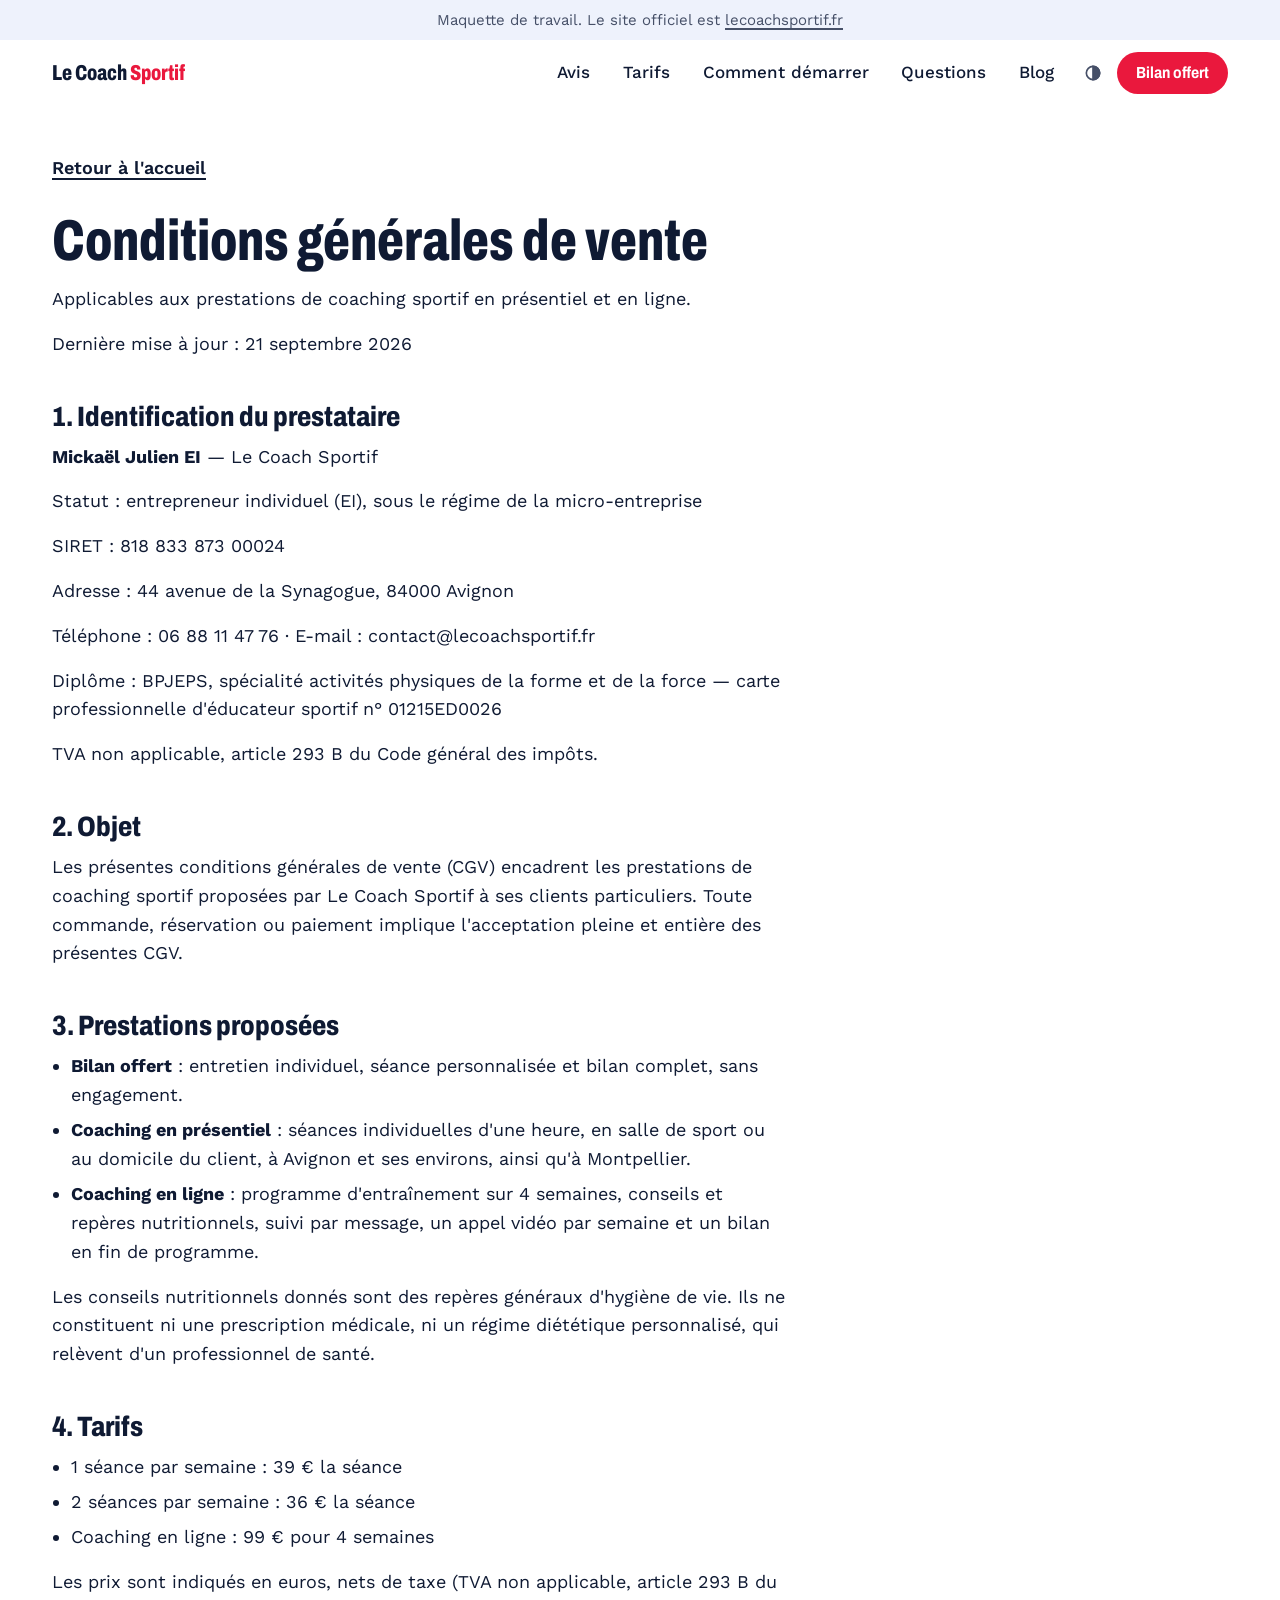
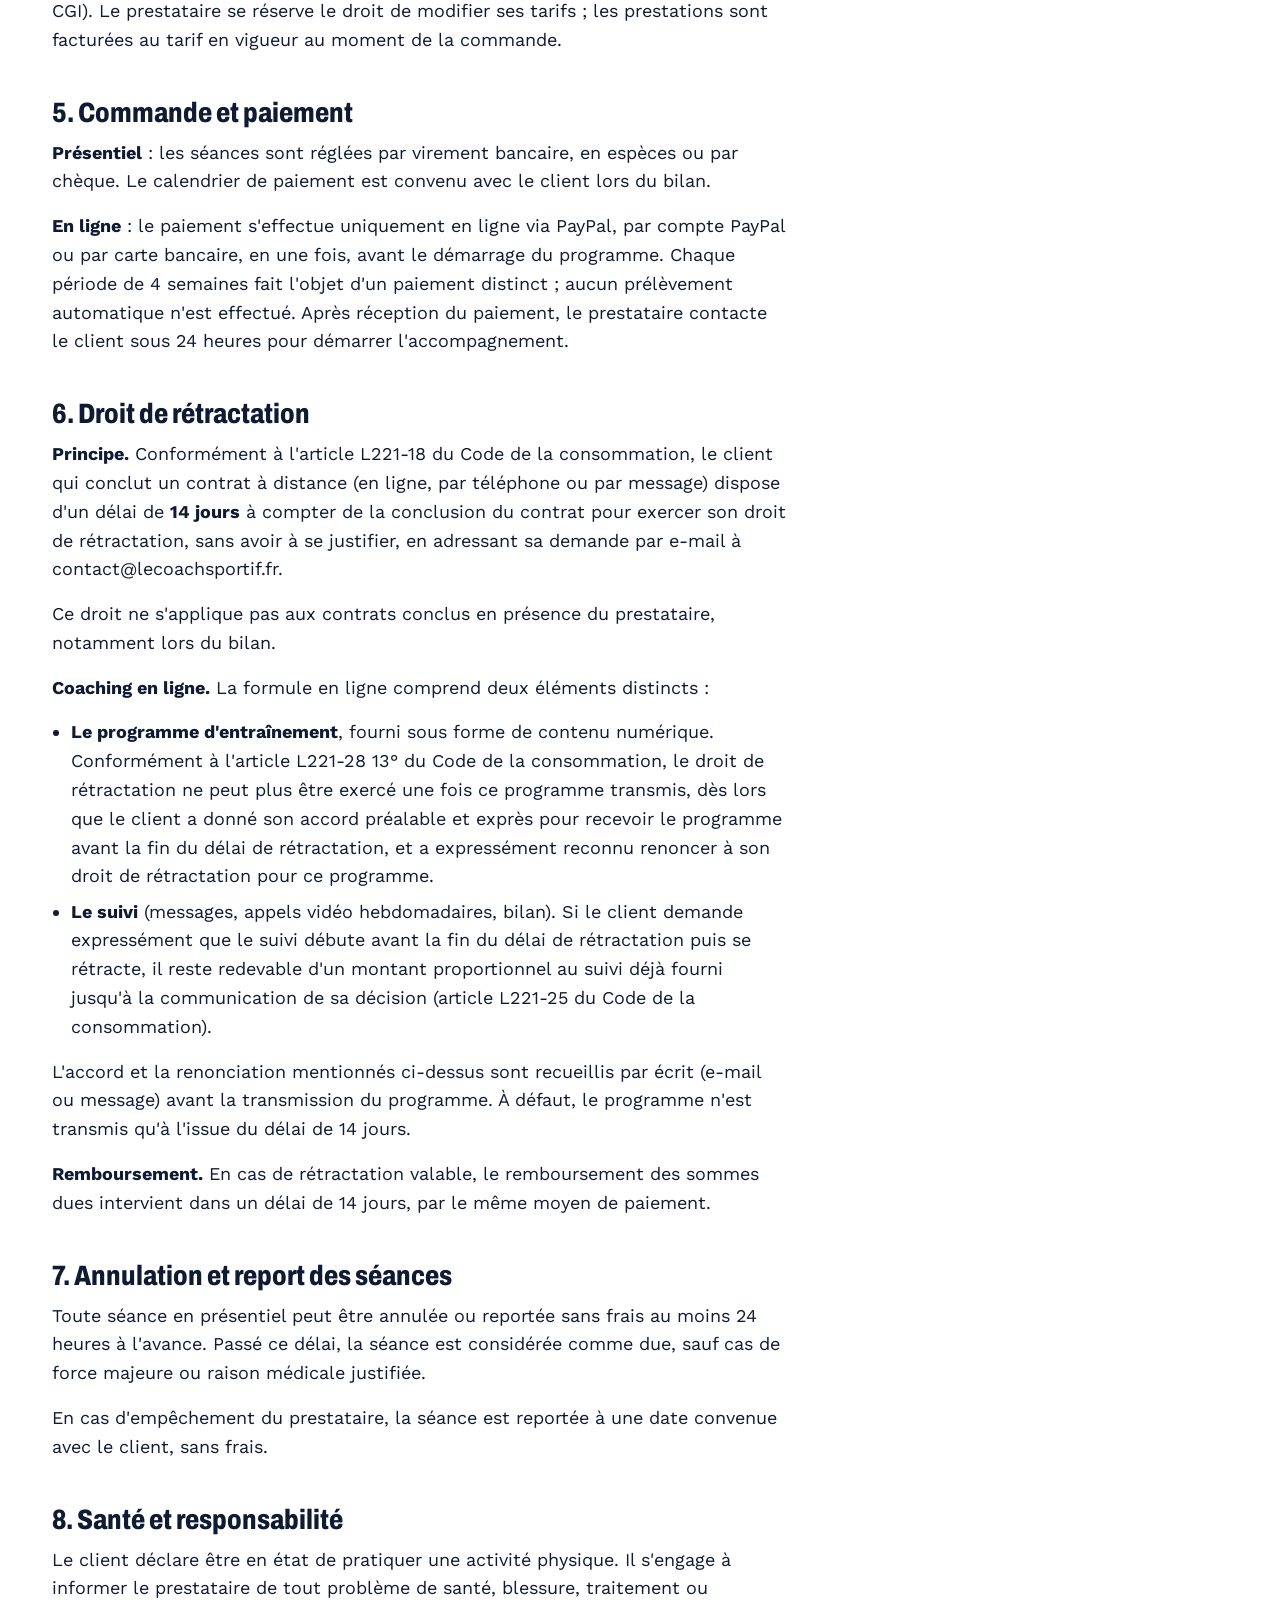
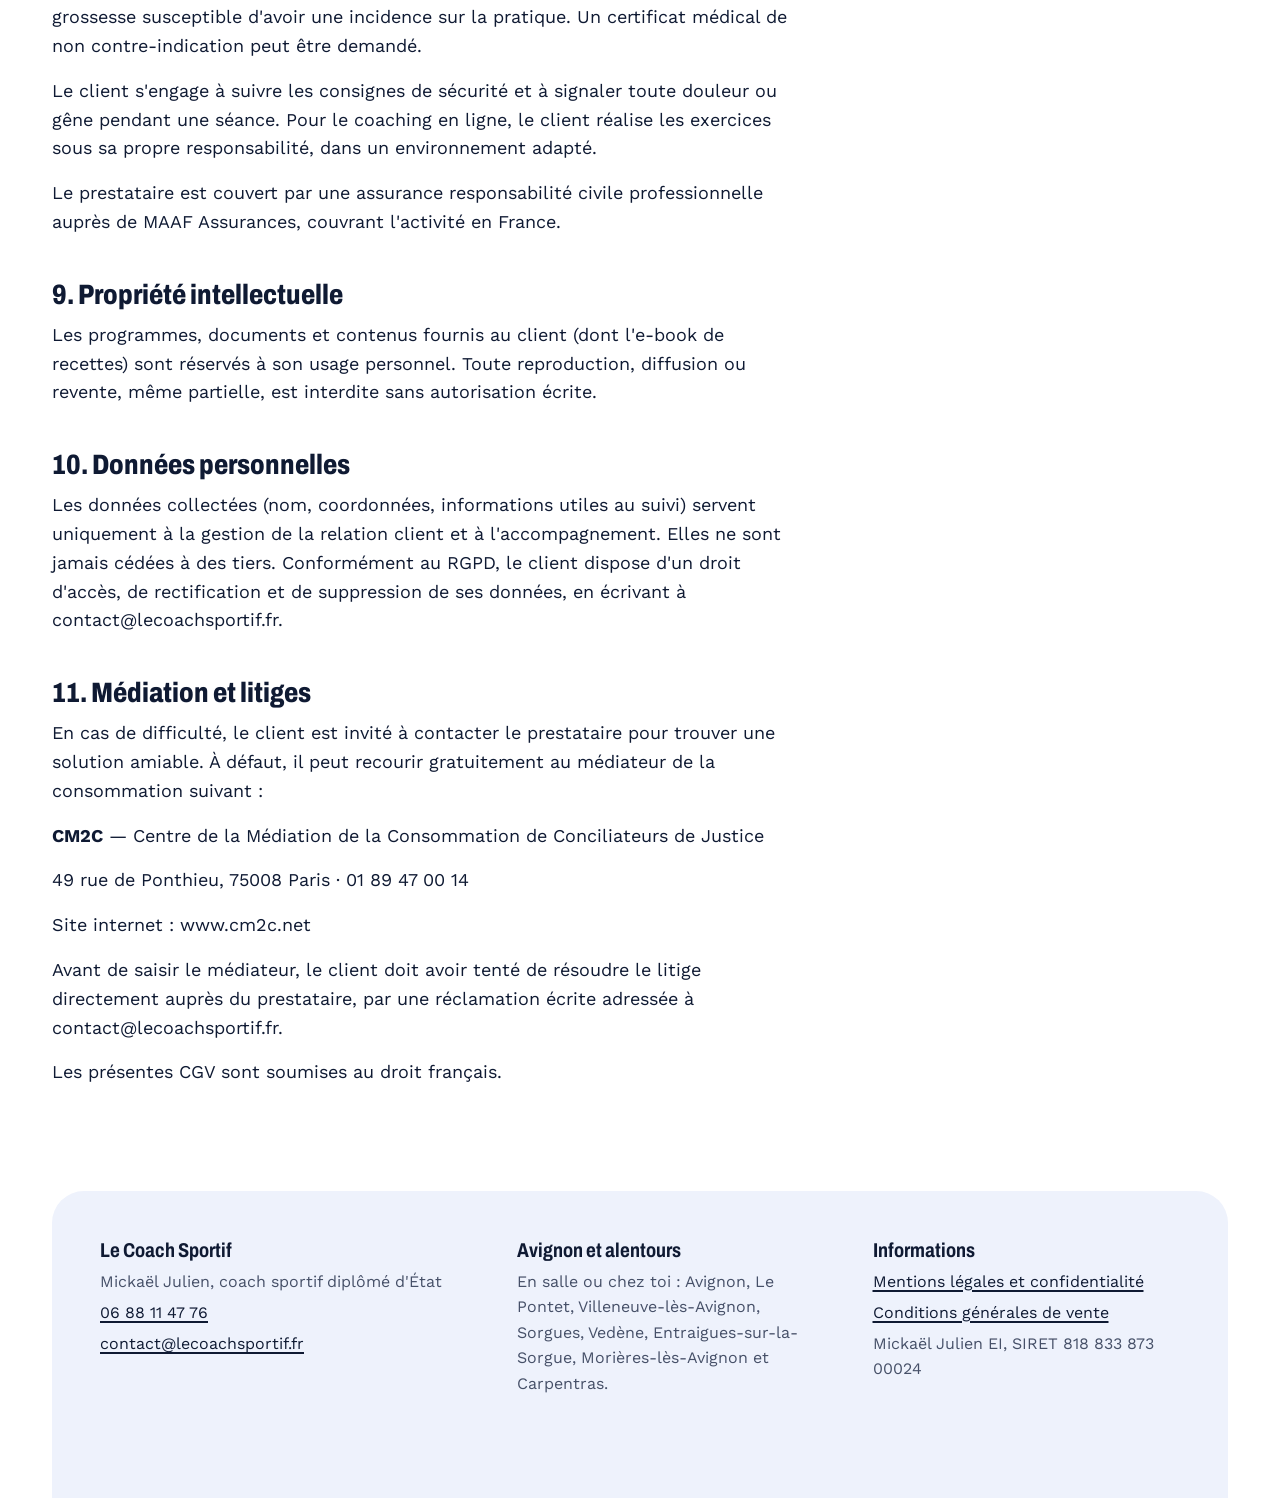
==== cgv/index.html @ 634e678a "Tarifs détaillés sur place, textes revus, mentions légales et CGV Co-Authored-By: Claude Opus 5.5 <n" ====
<!DOCTYPE html>
<html lang="fr">
<head>
<meta charset="UTF-8">
<meta name="viewport" content="width=device-width, initial-scale=1">
<title>Conditions générales de vente | Le Coach Sportif</title>
<meta name="description" content="Conditions générales de vente des prestations de coaching sportif de Mickaël Julien.">
<meta name="robots" content="noindex">
<script>
  /* Thème choisi à la main ; sans choix enregistré, le système décide. */
  try {
    var saved = localStorage.getItem('theme');
    if (saved === 'light' || saved === 'dark') document.documentElement.dataset.theme = saved;
  } catch (e) {}
</script>
<link rel="stylesheet" href="../site.css">
</head>
<body>

<p class="draft">Maquette de travail. Le site officiel est <a href="https://lecoachsportif.fr/">lecoachsportif.fr</a></p>

<header class="nav">
  <div class="nav-bar">
    <a class="brand" href="../">Le Coach <span>Sportif</span></a>
    <nav class="nav-links" aria-label="Navigation principale">
      <a href="../#avis">Avis</a>
      <a href="../#tarifs">Tarifs</a>
      <a href="../#demarrer">Comment démarrer</a>
      <a href="../#questions">Questions</a>
      <a href="https://lecoachsportif.fr/blog/">Blog</a>
    </nav>
    <button class="theme-btn" type="button" data-theme-cycle>
      <svg viewBox="0 0 24 24" data-icon="system" aria-hidden="true"><circle cx="12" cy="12" r="8"/><path d="M12 4a8 8 0 0 1 0 16z" fill="currentColor"/></svg>
      <svg viewBox="0 0 24 24" data-icon="light" aria-hidden="true"><circle cx="12" cy="12" r="4"/><path d="M12 2v2M12 20v2M2 12h2M20 12h2M5 5l1.5 1.5M17.5 17.5 19 19M19 5l-1.5 1.5M6.5 17.5 5 19"/></svg>
      <svg viewBox="0 0 24 24" data-icon="dark" aria-hidden="true"><path d="M20 14.5A8 8 0 0 1 9.5 4 8 8 0 1 0 20 14.5z"/></svg>
      <span class="theme-label"></span>
    </button>
    <a class="btn small" href="../#reserver">Bilan offert</a>
    <button class="ghost menu-open" type="button" id="menuOpen" aria-haspopup="dialog">Menu</button>
  </div>
</header>

<dialog class="sheet" id="menu" aria-label="Menu">
  <button class="ghost close" type="button" id="menuClose">Fermer</button>
  <nav>
      <a href="../#avis">Avis</a>
      <a href="../#tarifs">Tarifs</a>
      <a href="../#demarrer">Comment démarrer</a>
      <a href="../#questions">Questions</a>
      <a href="https://lecoachsportif.fr/blog/">Blog</a>
  </nav>
  <div class="sheet-foot">
    <a href="tel:+33688114776">06 88 11 47 76</a>
    <a class="btn" href="../#reserver">Réserver mon bilan offert</a>
    <button class="theme-btn" type="button" data-theme-cycle>
      <svg viewBox="0 0 24 24" data-icon="system" aria-hidden="true"><circle cx="12" cy="12" r="8"/><path d="M12 4a8 8 0 0 1 0 16z" fill="currentColor"/></svg>
      <svg viewBox="0 0 24 24" data-icon="light" aria-hidden="true"><circle cx="12" cy="12" r="4"/><path d="M12 2v2M12 20v2M2 12h2M20 12h2M5 5l1.5 1.5M17.5 17.5 19 19M19 5l-1.5 1.5M6.5 17.5 5 19"/></svg>
      <svg viewBox="0 0 24 24" data-icon="dark" aria-hidden="true"><path d="M20 14.5A8 8 0 0 1 9.5 4 8 8 0 1 0 20 14.5z"/></svg>
      <span class="theme-label"></span>
    </button>
  </div>
</dialog>

<main class="page">

  <article class="doc">
    <a class="back" href="../">Retour à l'accueil</a>
<h1>Conditions générales de vente</h1>
 <p>Applicables aux prestations de coaching sportif en présentiel et en ligne.</p>
<p>Dernière mise à jour : 21 septembre 2026</p>
<h2>1. Identification du prestataire</h2>
 <p><strong>Mickaël Julien EI</strong> — Le Coach Sportif</p>
 <p>Statut : entrepreneur individuel (EI), sous le régime de la micro-entreprise</p>
 <p>SIRET : 818 833 873 00024</p>
 <p>Adresse : 44 avenue de la Synagogue, 84000 Avignon</p>
 <p>Téléphone : 06 88 11 47 76 · E-mail : contact@lecoachsportif.fr</p>
 <p>Diplôme : BPJEPS, spécialité activités physiques de la forme et de la force — carte professionnelle d'éducateur sportif n° 01215ED0026</p>
 <p>TVA non applicable, article 293 B du Code général des impôts.</p>
<h2>2. Objet</h2>
<p>Les présentes conditions générales de vente (CGV) encadrent les prestations de coaching sportif proposées par Le Coach Sportif à ses clients particuliers. Toute commande, réservation ou paiement implique l'acceptation pleine et entière des présentes CGV.</p>
<h2>3. Prestations proposées</h2>
<ul>
 <li><strong>Bilan offert</strong> : entretien individuel, séance personnalisée et bilan complet, sans engagement.</li>
 <li><strong>Coaching en présentiel</strong> : séances individuelles d'une heure, en salle de sport ou au domicile du client, à Avignon et ses environs, ainsi qu'à Montpellier.</li>
 <li><strong>Coaching en ligne</strong> : programme d'entraînement sur 4 semaines, conseils et repères nutritionnels, suivi par message, un appel vidéo par semaine et un bilan en fin de programme.</li>
</ul>
<p>Les conseils nutritionnels donnés sont des repères généraux d'hygiène de vie. Ils ne constituent ni une prescription médicale, ni un régime diététique personnalisé, qui relèvent d'un professionnel de santé.</p>
<h2>4. Tarifs</h2>
<ul>
 <li>1 séance par semaine : 39 € la séance</li>
 <li>2 séances par semaine : 36 € la séance</li>
 <li>Coaching en ligne : 99 € pour 4 semaines</li>
</ul>
<p>Les prix sont indiqués en euros, nets de taxe (TVA non applicable, article 293 B du CGI). Le prestataire se réserve le droit de modifier ses tarifs ; les prestations sont facturées au tarif en vigueur au moment de la commande.</p>
<h2>5. Commande et paiement</h2>
<p><strong>Présentiel</strong> : les séances sont réglées par virement bancaire, en espèces ou par chèque. Le calendrier de paiement est convenu avec le client lors du bilan.</p>
<p><strong>En ligne</strong> : le paiement s'effectue uniquement en ligne via PayPal, par compte PayPal ou par carte bancaire, en une fois, avant le démarrage du programme. Chaque période de 4 semaines fait l'objet d'un paiement distinct ; aucun prélèvement automatique n'est effectué. Après réception du paiement, le prestataire contacte le client sous 24 heures pour démarrer l'accompagnement.</p>
<h2>6. Droit de rétractation</h2>
<p><strong>Principe.</strong> Conformément à l'article L221-18 du Code de la consommation, le client qui conclut un contrat à distance (en ligne, par téléphone ou par message) dispose d'un délai de <strong>14 jours</strong> à compter de la conclusion du contrat pour exercer son droit de rétractation, sans avoir à se justifier, en adressant sa demande par e-mail à contact@lecoachsportif.fr.</p>
<p>Ce droit ne s'applique pas aux contrats conclus en présence du prestataire, notamment lors du bilan.</p>
<p><strong>Coaching en ligne.</strong> La formule en ligne comprend deux éléments distincts :</p>
<ul>
 <li><strong>Le programme d'entraînement</strong>, fourni sous forme de contenu numérique. Conformément à l'article L221-28 13° du Code de la consommation, le droit de rétractation ne peut plus être exercé une fois ce programme transmis, dès lors que le client a donné son accord préalable et exprès pour recevoir le programme avant la fin du délai de rétractation, et a expressément reconnu renoncer à son droit de rétractation pour ce programme.</li>
 <li><strong>Le suivi</strong> (messages, appels vidéo hebdomadaires, bilan). Si le client demande expressément que le suivi débute avant la fin du délai de rétractation puis se rétracte, il reste redevable d'un montant proportionnel au suivi déjà fourni jusqu'à la communication de sa décision (article L221-25 du Code de la consommation).</li>
</ul>
<p>L'accord et la renonciation mentionnés ci-dessus sont recueillis par écrit (e-mail ou message) avant la transmission du programme. À défaut, le programme n'est transmis qu'à l'issue du délai de 14 jours.</p>
<p><strong>Remboursement.</strong> En cas de rétractation valable, le remboursement des sommes dues intervient dans un délai de 14 jours, par le même moyen de paiement.</p>
<h2>7. Annulation et report des séances</h2>
<p>Toute séance en présentiel peut être annulée ou reportée sans frais au moins 24 heures à l'avance. Passé ce délai, la séance est considérée comme due, sauf cas de force majeure ou raison médicale justifiée.</p>
<p>En cas d'empêchement du prestataire, la séance est reportée à une date convenue avec le client, sans frais.</p>
<h2>8. Santé et responsabilité</h2>
<p>Le client déclare être en état de pratiquer une activité physique. Il s'engage à informer le prestataire de tout problème de santé, blessure, traitement ou grossesse susceptible d'avoir une incidence sur la pratique. Un certificat médical de non contre-indication peut être demandé.</p>
<p>Le client s'engage à suivre les consignes de sécurité et à signaler toute douleur ou gêne pendant une séance. Pour le coaching en ligne, le client réalise les exercices sous sa propre responsabilité, dans un environnement adapté.</p>
<p>Le prestataire est couvert par une assurance responsabilité civile professionnelle auprès de MAAF Assurances, couvrant l'activité en France.</p>
<h2>9. Propriété intellectuelle</h2>
<p>Les programmes, documents et contenus fournis au client (dont l'e-book de recettes) sont réservés à son usage personnel. Toute reproduction, diffusion ou revente, même partielle, est interdite sans autorisation écrite.</p>
<h2>10. Données personnelles</h2>
<p>Les données collectées (nom, coordonnées, informations utiles au suivi) servent uniquement à la gestion de la relation client et à l'accompagnement. Elles ne sont jamais cédées à des tiers. Conformément au RGPD, le client dispose d'un droit d'accès, de rectification et de suppression de ses données, en écrivant à contact@lecoachsportif.fr.</p>
<h2>11. Médiation et litiges</h2>
<p>En cas de difficulté, le client est invité à contacter le prestataire pour trouver une solution amiable. À défaut, il peut recourir gratuitement au médiateur de la consommation suivant :</p>
 <p><strong>CM2C</strong> — Centre de la Médiation de la Consommation de Conciliateurs de Justice</p>
 <p>49 rue de Ponthieu, 75008 Paris · 01 89 47 00 14</p>
 <p>Site internet : www.cm2c.net</p>
<p>Avant de saisir le médiateur, le client doit avoir tenté de résoudre le litige directement auprès du prestataire, par une réclamation écrite adressée à contact@lecoachsportif.fr.</p>
<p>Les présentes CGV sont soumises au droit français.</p>
  </article>

  <footer class="foot">
    <div>
      <h3>Le Coach Sportif</h3>
      <p>Mickaël Julien, coach sportif diplômé d'État</p>
      <p><a href="tel:+33688114776">06 88 11 47 76</a></p>
      <p><a href="mailto:contact@lecoachsportif.fr">contact@lecoachsportif.fr</a></p>
    </div>
    <div>
      <h3>Avignon et alentours</h3>
      <p>En salle ou chez toi : Avignon, Le Pontet, Villeneuve-lès-Avignon, Sorgues, Vedène, Entraigues-sur-la-Sorgue, Morières-lès-Avignon et Carpentras.</p>
    </div>
    <div>
      <h3>Informations</h3>
      <p><a href="../mentions-legales/">Mentions légales et confidentialité</a></p>
      <p><a href="../cgv/">Conditions générales de vente</a></p>
      <p>Mickaël Julien EI, SIRET 818 833 873 00024</p>
    </div>
  </footer>
</main>

<script src="../site.js"></script>
</body>
</html>
---- site.css ----
@font-face{ font-family: "Archivo"; src: url("fonts/archivo.woff2") format("woff2"); font-weight: 100 900; font-stretch: 62% 125%; font-display: swap; }
@font-face{ font-family: "Work Sans"; src: url("fonts/work-sans.woff2") format("woff2"); font-weight: 100 900; font-display: swap; }

:root{
  color-scheme: light dark;
  interpolate-size: allow-keywords;
  --blue: #1147B4;
  --red: #EA183D;
  --star: #F2A900;
  --paper: light-dark(#FFFFFF, #0A1024);
  --tint: light-dark(#EEF2FC, #141D3A);
  --ink: light-dark(#0F1A33, #EEF1F8);
  --muted: light-dark(#465068, #B4BDD3);
  --accent: light-dark(#1147B4, #8FB0FF);
  --display: "Archivo", "Arial Narrow", sans-serif;
  --body: "Work Sans", system-ui, sans-serif;
  --r-lg: 2rem;
  --r-md: 1.25rem;
}
:root[data-theme="light"]{ color-scheme: light; }
:root[data-theme="dark"]{ color-scheme: dark; }

*{ box-sizing: border-box; }
html{ -webkit-text-size-adjust: 100%; scroll-padding-top: 5rem; }
@media (prefers-reduced-motion: no-preference){ html{ scroll-behavior: smooth; } }
body{ margin: 0; background: var(--paper); color: var(--ink); font-family: var(--body); font-size: 1.125rem; line-height: 1.6; }
img{ display: block; max-width: 100%; height: auto; }
a{ color: inherit; text-underline-offset: 0.2em; text-decoration-thickness: 2px; }
:focus-visible{ outline: 3px solid var(--red); outline-offset: 3px; }
p{ margin: 0 0 1rem; }

.page{ max-width: 76rem; margin: 0 auto; padding: 0 1.25rem; }
.block{ padding: 6.5rem 0 0; }
.narrow{ max-width: 40rem; }

h1, h2, h3{ font-family: var(--display); font-stretch: 72%; font-weight: 800; line-height: 1; margin: 0; text-wrap: balance; }
h1{ font-size: clamp(2.9rem, 6.6vw, 5.25rem); line-height: 0.95; }
h1 em{ font-style: normal; color: var(--accent); }
h2{ font-size: clamp(2.1rem, 4vw, 3.1rem); margin-bottom: 1.25rem; }
h3{ font-size: 1.5rem; font-stretch: 80%; font-weight: 700; line-height: 1.15; margin-bottom: 0.4rem; }
.lead{ font-size: 1.3125rem; line-height: 1.5; }
.muted{ color: var(--muted); }
.fine{ margin-top: 1.5rem; color: var(--muted); font-size: 1rem; }
.stars{ color: var(--star); }

/* Bouton de réservation : le seul rouge de la page */
.btn{
  display: inline-flex; align-items: center; justify-content: center; min-height: 3.25rem; text-align: center;
  background: var(--red); color: #fff; text-decoration: none; cursor: pointer; border: 0; border-radius: 99rem;
  font-family: var(--display); font-stretch: 85%; font-weight: 700; font-size: 1.125rem; padding: 0.6rem 1.75rem;
  transition: transform 0.15s ease;
}
.btn:hover{ transform: translateY(-2px); }
.btn.small{ min-height: 2.6rem; font-size: 1rem; padding: 0.4rem 1.2rem; }
.btn.quiet{ background: var(--paper); color: var(--ink); }

/* Menu */
.draft{ margin: 0; padding: 0.5rem 1.25rem; text-align: center; font-size: 0.9375rem; background: var(--tint); color: var(--muted); }
.nav{ position: sticky; top: 0; z-index: 20; background: var(--paper); }
.nav-bar{ display: flex; align-items: center; gap: 0.25rem; max-width: 76rem; margin: 0 auto; padding: 0.7rem 1.25rem; }
.brand{ font-family: var(--display); font-stretch: 72%; font-weight: 800; font-size: 1.35rem; text-decoration: none; margin-right: auto; white-space: nowrap; }
.brand span{ color: var(--red); }
.nav-links{ display: flex; gap: 0.15rem; }
.nav-links a{ text-decoration: none; font-size: 1.0625rem; font-weight: 500; padding: 0.5rem 0.95rem; border-radius: 99rem; }
.nav-links a:hover, .nav-links a[aria-current="true"]{ background: var(--tint); color: var(--accent); }
.ghost{ font: inherit; font-weight: 500; color: var(--muted); background: none; border: 0; border-radius: 99rem; padding: 0.5rem 0.95rem; cursor: pointer; white-space: nowrap; }
.ghost:hover{ background: var(--tint); color: var(--accent); }
.menu-open{ display: none; color: var(--ink); }
.theme-btn{ display: inline-flex; align-items: center; gap: 0.6rem; font: inherit; color: var(--muted); background: none; border: 0; border-radius: 99rem; padding: 0.6rem; cursor: pointer; }
.theme-btn:hover{ color: var(--accent); background: var(--tint); }
.theme-btn svg[hidden]{ display: none; }
.theme-btn svg{ width: 1.25rem; height: 1.25rem; fill: none; stroke: currentColor; stroke-width: 2; stroke-linecap: round; }
.nav-bar .theme-label{ position: absolute; width: 1px; height: 1px; overflow: hidden; clip-path: inset(50%); }

/* Menu plein écran sur téléphone */
.sheet{ width: 100vw; max-width: none; height: 100dvh; max-height: none; margin: 0; border: 0; padding: 1.5rem; background: var(--blue); color: #fff; }
.sheet[open]{ display: flex; flex-direction: column; }
.sheet .close{ align-self: flex-end; color: #fff; }
.sheet .close:hover{ background: rgba(255, 255, 255, 0.16); color: #fff; }
.sheet nav{ display: grid; gap: 0.25rem; margin: auto 0; }
.sheet nav a{ font-family: var(--display); font-stretch: 72%; font-weight: 800; font-size: 2.6rem; line-height: 1.15; text-decoration: none; }
.sheet-foot{ display: grid; gap: 1rem; }
.sheet-foot .theme-btn{ color: #fff; justify-self: start; padding-left: 0; }
.sheet-foot .theme-btn:hover{ background: none; color: #fff; }
.sheet-foot a{ font-size: 1.25rem; font-weight: 600; }

/* Accueil */
.hero{ margin-top: 0.5rem; background: var(--tint); border-radius: var(--r-lg); padding: clamp(1.5rem, 4.5vw, 4rem); display: grid; grid-template-columns: 1.15fr 0.85fr; grid-template-areas: "head photo" "body photo"; grid-template-rows: auto 1fr; column-gap: clamp(1.5rem, 4vw, 4rem); }
.hero-head{ grid-area: head; align-self: end; }
.hero-body{ grid-area: body; }
.where{ display: block; font-family: var(--body); font-stretch: normal; font-weight: 600; font-size: 1.1875rem; line-height: 1.4; margin-bottom: 1.25rem; color: var(--accent); }
.hero .lead{ margin: 1.5rem 0 1.75rem; max-width: 33rem; }
.hero-actions{ display: flex; flex-wrap: wrap; align-items: center; gap: 0.75rem 1.5rem; }
.hero-actions a:not(.btn){ font-weight: 600; }
.proof{ margin: 2rem 0 0; font-weight: 500; }
.hero-photo{ grid-area: photo; margin: 0; align-self: center; }
.hero-photo img{ width: 100%; aspect-ratio: 1 / 1; object-fit: cover; object-position: 50% 22%; border-radius: var(--r-md); }
.hero-quote{ margin: 0.75rem 0 0; background: var(--paper); border-radius: var(--r-md); padding: 1.15rem 1.35rem; }
.hero-quote p{ font-size: 1.1875rem; line-height: 1.4; font-weight: 500; margin: 0 0 0.4rem; }
.hero-quote footer{ font-size: 1rem; color: var(--muted); }

/* Avis : une situation de départ, la phrase d'un client, le lien pour vérifier */
.voices{ display: grid; grid-template-columns: 1fr 1fr; gap: 3rem 4.5rem; margin-top: 2.75rem; }
.voice{ margin: 0; }
.voice h3{ color: var(--accent); }
.voice blockquote{ margin: 0.5rem 0 0.75rem; font-size: 1.4375rem; line-height: 1.4; font-weight: 500; }
.voice figcaption{ color: var(--muted); font-size: 1rem; }

/* Tarifs */
.free-first{ background: var(--blue); color: #fff; border-radius: var(--r-md); padding: 2rem; display: grid; grid-template-columns: 1fr auto; gap: 1rem 2.5rem; align-items: center; margin-top: 2.25rem; }
.free-first p{ margin: 0; max-width: 36rem; }
.offers{ display: grid; grid-template-columns: 1fr 1fr; gap: 1rem; margin-top: 1rem; align-items: start; }
.offer{ background: var(--tint); border-radius: var(--r-md); padding: 2rem; }
.offer > p{ margin: 0; color: var(--muted); }
.rates{ display: flex; flex-wrap: wrap; gap: 1.25rem 3rem; margin: 1.5rem 0; }
.rate strong{ display: block; font-family: var(--display); font-stretch: 72%; font-weight: 800; font-size: 3.5rem; line-height: 1; }
.rate strong small{ font-family: var(--body); font-stretch: normal; font-weight: 500; font-size: 1.0625rem; }
.rate span{ display: block; margin-top: 0.3rem; }
.ticks{ margin: 0 0 1.25rem; padding: 0; list-style: none; display: grid; gap: 0.4rem; }
.ticks li{ padding-left: 1.6rem; position: relative; }
.ticks li::before{ content: "✓"; position: absolute; left: 0; font-weight: 700; color: var(--accent); }
.offer .btn{ margin-top: 1.25rem; }

/* Détail d'une formule et réponses aux questions : le contenu se déplie sur place */
.more summary{ list-style: none; cursor: pointer; font-weight: 600; display: inline-flex; align-items: center; gap: 0.5rem; text-decoration: underline; text-decoration-thickness: 2px; text-underline-offset: 0.2em; }
.more summary::-webkit-details-marker, .faq summary::-webkit-details-marker{ display: none; }
.more summary::after, .faq summary::after{ content: "+"; font-family: var(--display); font-weight: 800; font-size: 1.6rem; line-height: 1; color: var(--accent); }
.more[open] summary::after, .faq details[open] summary::after{ content: "−"; }
.more::details-content, .faq details::details-content{ block-size: 0; overflow: clip; transition: block-size 0.3s ease, content-visibility 0.3s allow-discrete; }
.more[open]::details-content, .faq details[open]::details-content{ block-size: auto; }
.more h4{ font-family: var(--body); font-size: 1.125rem; font-weight: 700; margin: 1.5rem 0 0.4rem; }
.more p, .more ul{ margin: 0 0 0.5rem; }
.more ul{ padding-left: 1.2rem; }
.more li{ margin-bottom: 0.3rem; }

/* Comment démarrer */
.about{ display: grid; grid-template-columns: 1.1fr 0.9fr; gap: clamp(1.5rem, 5vw, 5rem); align-items: start; }
.about figure{ margin: 0; }
.about img{ width: 100%; aspect-ratio: 4 / 5; object-fit: cover; border-radius: var(--r-md); }
.about figcaption{ margin-top: 0.75rem; color: var(--muted); font-size: 1rem; }
.steps{ display: grid; gap: 1.75rem; margin: 2.25rem 0 0; padding: 0; list-style: none; counter-reset: step; }
.steps li{ counter-increment: step; display: grid; grid-template-columns: 3.5rem 1fr; column-gap: 1rem; }
.steps li::before{ content: counter(step); grid-row: span 2; font-family: var(--display); font-stretch: 72%; font-weight: 800; font-size: 4rem; line-height: 0.9; color: var(--accent); }
.steps p{ margin: 0; }

/* Réservation */
.booking{ background: var(--blue); color: #fff; border-radius: var(--r-lg); padding: clamp(1.5rem, 4.5vw, 4rem); display: grid; grid-template-columns: 1.2fr 0.8fr; gap: clamp(1.5rem, 4vw, 4rem); align-items: start; }
.slots{ background: var(--paper); color: var(--ink); border-radius: var(--r-md); padding: 2rem; min-height: 14rem; display: grid; place-items: center; text-align: center; }
.slots.loaded{ padding: 0; overflow: hidden; }
.slots iframe{ display: block; width: 100%; height: 44rem; border: 0; }
.slots p{ max-width: 22rem; margin: 0 auto; }
.callback{ display: grid; gap: 1rem; }
.callback label, .ebook label{ display: grid; gap: 0.3rem; font-weight: 500; }
.field{ font: inherit; color: #0F1A33; background: #fff; border: 0; border-radius: 0.75rem; padding: 0.8rem 1rem; width: 100%; }
textarea.field{ min-height: 5.5rem; resize: vertical; }
.booking .tel{ font-family: var(--display); font-stretch: 72%; font-weight: 800; font-size: 2.5rem; line-height: 1; text-decoration: none; display: inline-block; margin: 0.25rem 0 2rem; }
.booking .note{ font-size: 1rem; margin: 0.75rem 0 0; }
.callback .btn{ justify-self: start; }

/* Questions */
.faq details{ max-width: 52rem; }
.faq summary{ list-style: none; cursor: pointer; padding: 0.85rem 0; font-weight: 600; font-size: 1.3125rem; line-height: 1.35; display: flex; justify-content: space-between; gap: 1.5rem; }
.faq details p{ margin: 0; padding: 0 3rem 1.25rem 0; }

/* Outils gratuits */
.free{ display: grid; grid-template-columns: repeat(3, 1fr); gap: 2rem 3rem; margin-top: 2rem; }
.free a{ text-decoration: none; display: block; }
.free h3{ text-decoration: underline; text-decoration-thickness: 2px; text-underline-offset: 0.2em; }
.free a:hover h3{ color: var(--accent); }
.free p{ margin: 0; color: var(--muted); }
.ebook{ margin-top: 3rem; background: var(--tint); border-radius: var(--r-md); padding: 2rem; display: grid; grid-template-columns: 1fr 1fr; gap: 1rem 3rem; align-items: center; }
.ebook form{ display: grid; gap: 0.9rem; }
.ebook .consent{ display: flex; gap: 0.6rem; align-items: baseline; font-weight: 400; font-size: 1rem; color: var(--muted); }
.ebook .consent input{ flex: none; width: 1.1rem; height: 1.1rem; accent-color: var(--blue); }
.ebook .field{ background: var(--paper); color: var(--ink); }
.ebook .btn{ justify-self: start; }

/* Pied de page */
.foot{ margin: 6.5rem 0 0; background: var(--tint); border-radius: var(--r-lg) var(--r-lg) 0 0; padding: clamp(1.5rem, 4vw, 3rem) clamp(1.5rem, 4vw, 3rem) 6rem; display: grid; grid-template-columns: 1.2fr 1fr 1fr; gap: 2rem 3rem; font-size: 1rem; }
.foot h3{ font-size: 1.25rem; }
.foot p{ margin: 0 0 0.35rem; color: var(--muted); }
.foot a{ color: var(--ink); }

/* Pages de texte : mentions légales, CGV */
.doc{ max-width: 46rem; padding-top: 3rem; }
.doc h1{ font-size: clamp(2.4rem, 5vw, 3.6rem); margin-bottom: 1rem; }
.doc h2{ font-size: 1.75rem; font-stretch: 80%; margin: 2.75rem 0 0.75rem; }
.doc h3{ font-size: 1.25rem; margin: 1.75rem 0 0.5rem; }
.doc ul{ margin: 0 0 1rem; padding-left: 1.2rem; }
.doc li{ margin-bottom: 0.4rem; }
.back{ display: inline-block; margin-bottom: 2rem; font-weight: 600; }

/* Barre de réservation sur téléphone, visible une fois le bouton d'accueil passé */
.dock{ display: none; }

@media (max-width: 62rem){
  .nav-links, .nav-bar > .theme-btn, .nav-bar > .btn{ display: none; }
  .menu-open{ display: inline-block; }
  .hero{ grid-template-columns: 1fr; grid-template-areas: "head" "photo" "body"; grid-template-rows: auto; row-gap: 1.25rem; }
  .hero-photo img{ aspect-ratio: 4 / 3; }
  .hero .lead{ margin-top: 0; }
  .about, .booking, .ebook, .offers, .free, .free-first{ grid-template-columns: 1fr; }
  .about img{ aspect-ratio: 4 / 3; }
  .free-first .btn{ justify-self: start; }
  .faq details p{ padding-right: 0; }
  .foot{ grid-template-columns: 1fr; }
  .block{ padding-top: 4.5rem; }
  .dock{ display: block; position: fixed; left: 0.75rem; right: 0.75rem; bottom: 0.75rem; z-index: 15; transform: translateY(160%); transition: transform 0.25s ease; }
  .dock.show{ transform: none; }
  .dock .btn{ width: 100%; box-shadow: 0 0.4rem 1.6rem rgba(0, 0, 0, 0.3); }
}
@media (max-width: 36rem){
  .voices{ grid-template-columns: 1fr; gap: 2.25rem; }
  .hero, .booking{ border-radius: var(--r-md); }
  .rate strong{ font-size: 3rem; }
}
@media (prefers-reduced-motion: reduce){
  .btn, .dock, .more::details-content, .faq details::details-content{ transition: none; }
}
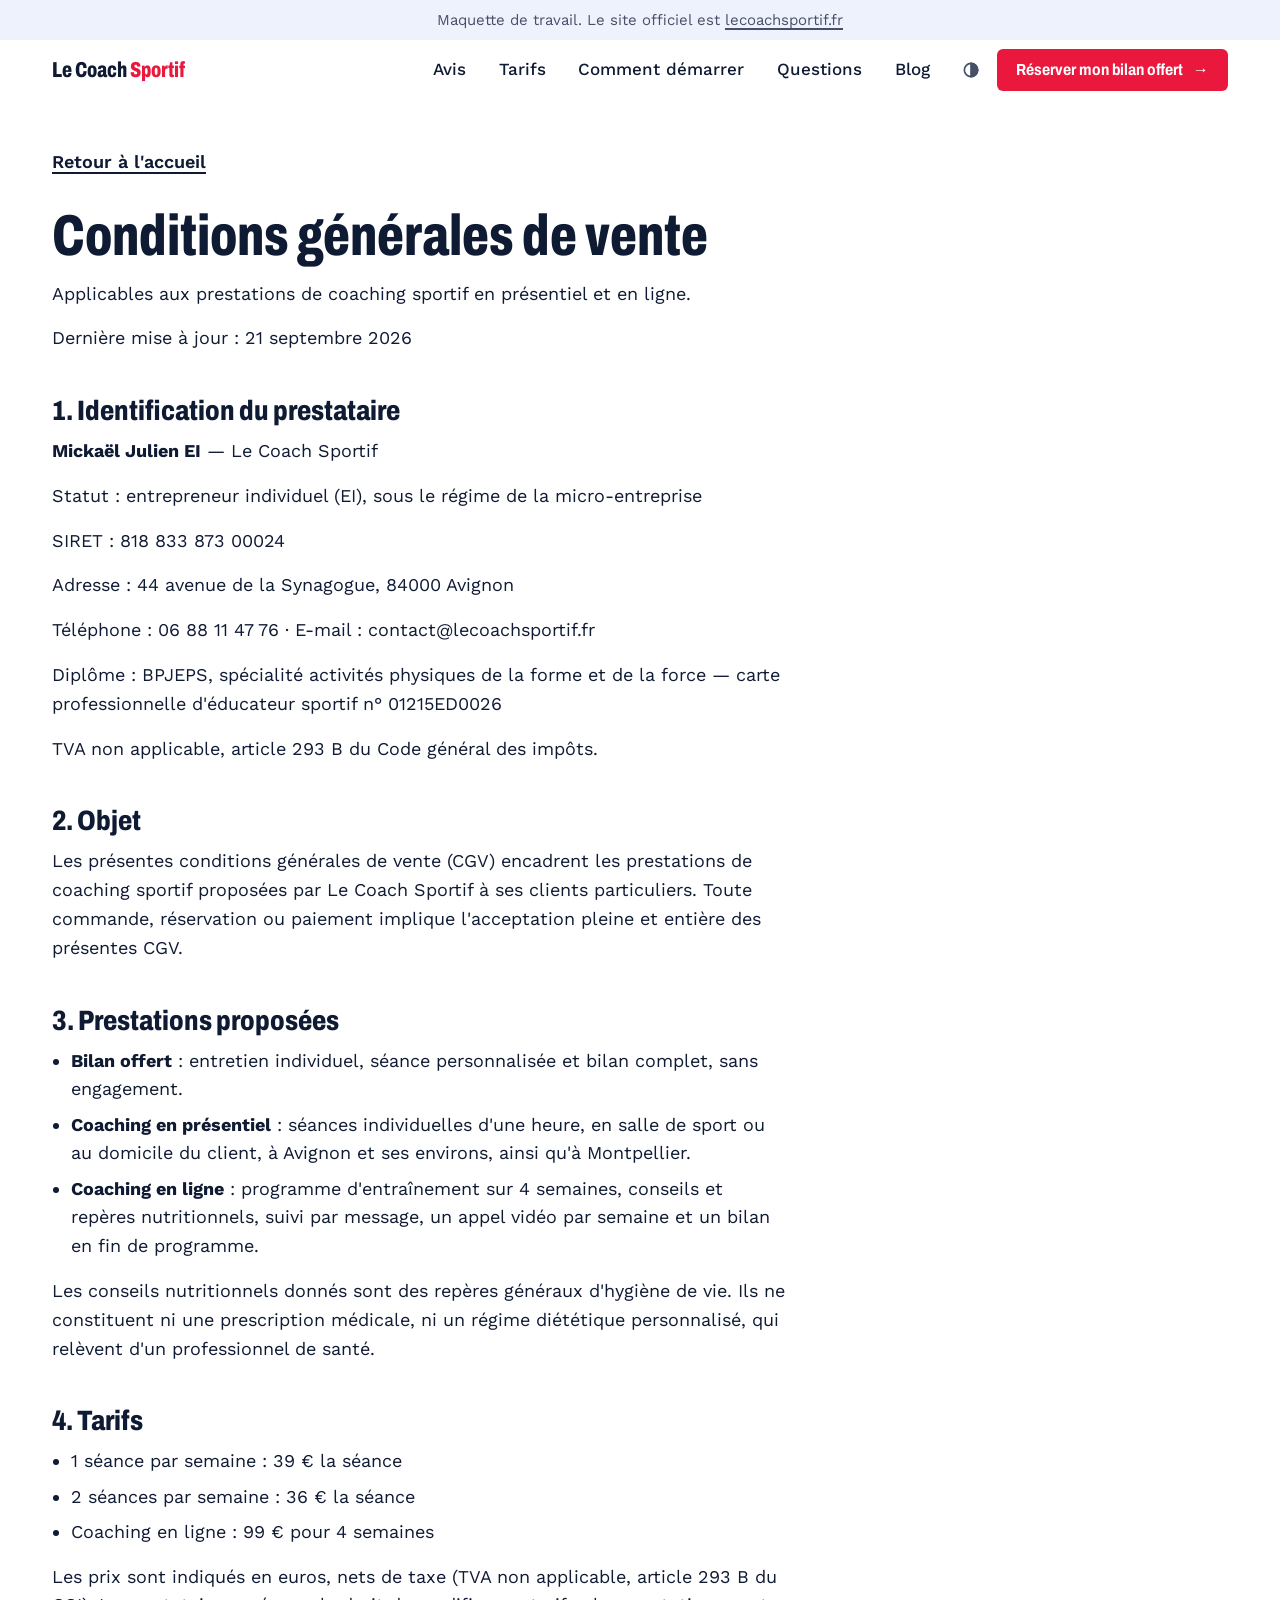
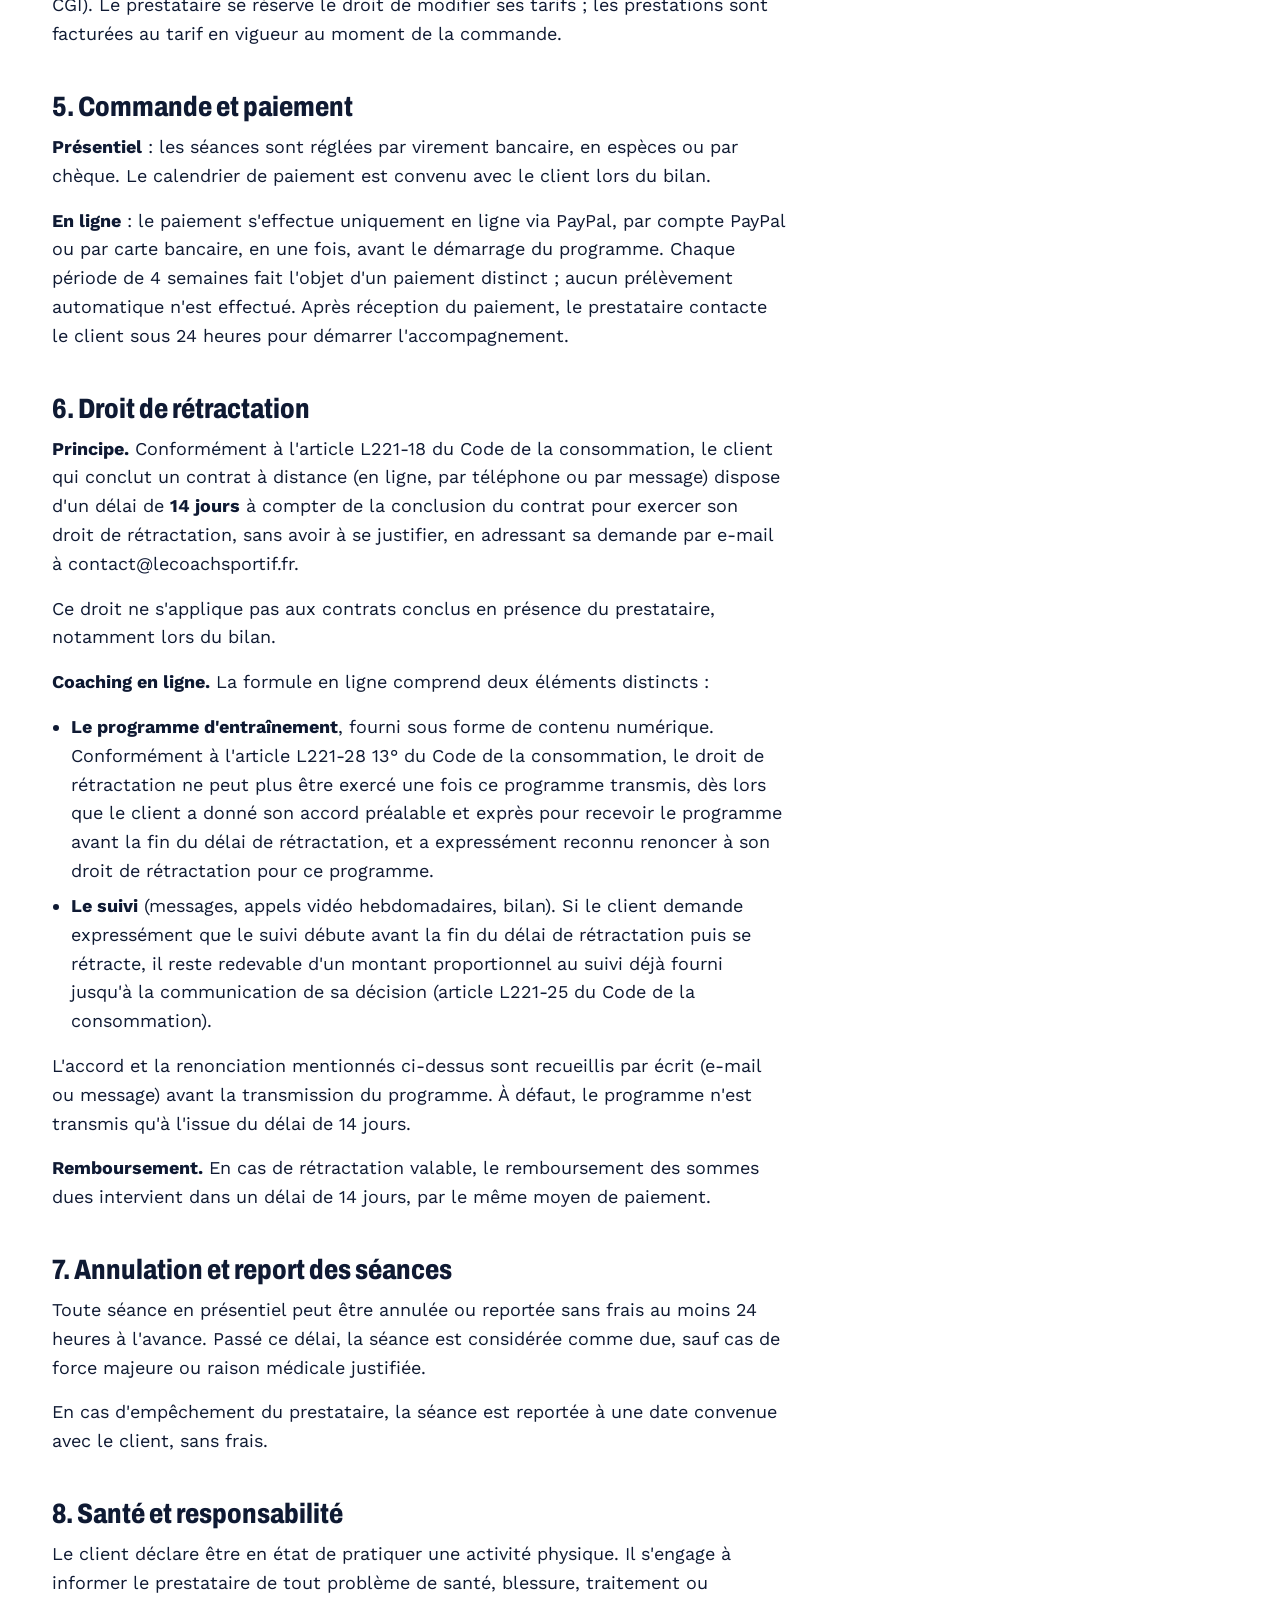
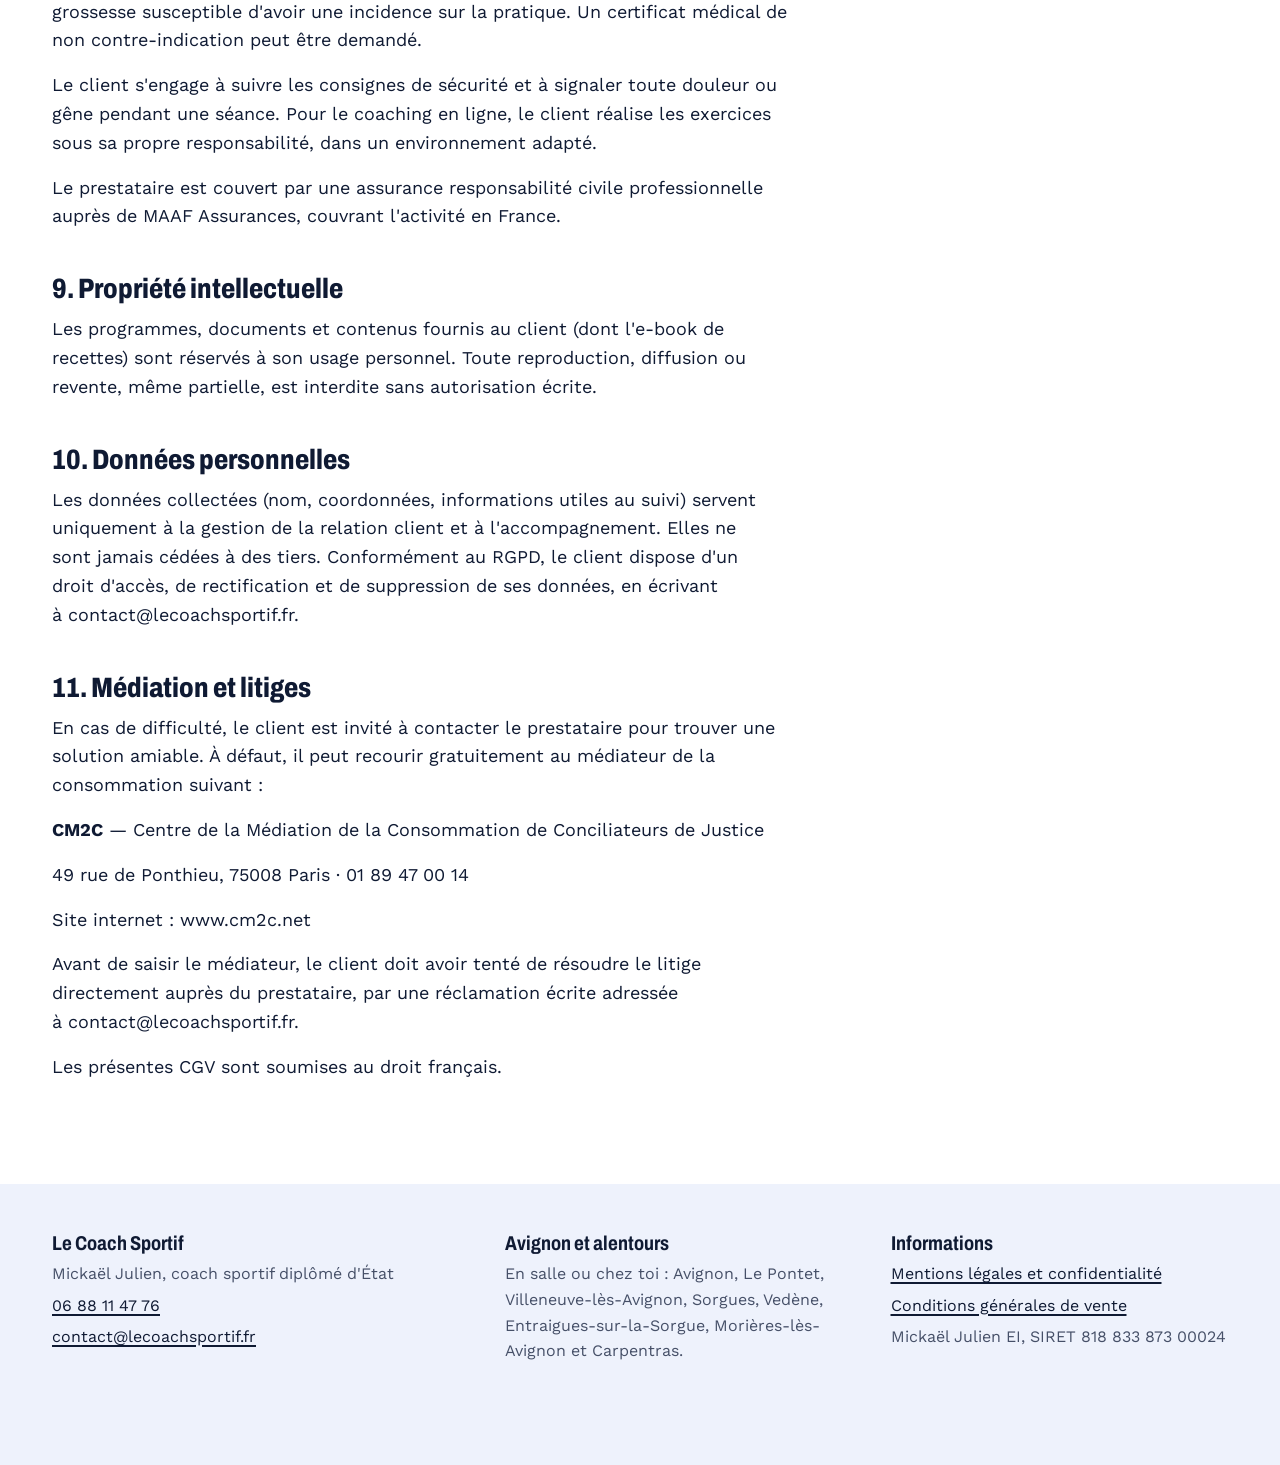
==== commit 55b27d4c: "Bandeau d'accueil sombre pleine largeur, angles nets, animations au défilement Co-Authored-By: Claud" ====
--- a/cgv/index.html
+++ b/cgv/index.html
@@ -13,6 +13,7 @@
     if (saved === 'light' || saved === 'dark') document.documentElement.dataset.theme = saved;
   } catch (e) {}
 </script>
+<link rel="preload" href="../fonts/archivo.woff2" as="font" type="font/woff2" crossorigin>
 <link rel="stylesheet" href="../site.css">
 </head>
 <body>
@@ -35,7 +36,7 @@
       <svg viewBox="0 0 24 24" data-icon="dark" aria-hidden="true"><path d="M20 14.5A8 8 0 0 1 9.5 4 8 8 0 1 0 20 14.5z"/></svg>
       <span class="theme-label"></span>
     </button>
-    <a class="btn small" href="../#reserver">Bilan offert</a>
+    <a class="btn small" href="../#reserver">Réserver mon bilan offert</a>
     <button class="ghost menu-open" type="button" id="menuOpen" aria-haspopup="dialog">Menu</button>
   </div>
 </header>
@@ -125,7 +126,7 @@
 <p>Les présentes CGV sont soumises au droit français.</p>
   </article>
 
-  <footer class="foot">
+  <footer class="foot bleed">
     <div>
       <h3>Le Coach Sportif</h3>
       <p>Mickaël Julien, coach sportif diplômé d'État</p>
--- a/site.css
+++ b/site.css
@@ -14,8 +14,9 @@
   --accent: light-dark(#1147B4, #8FB0FF);
   --display: "Archivo", "Arial Narrow", sans-serif;
   --body: "Work Sans", system-ui, sans-serif;
-  --r-lg: 2rem;
-  --r-md: 1.25rem;
+  --r: 0.375rem;
+  /* Marge qui aligne le contenu des bandeaux pleine largeur sur la colonne de la page */
+  --gutter: max(1.25rem, calc((100vw - 76rem) / 2 + 1.25rem));
 }
 :root[data-theme="light"]{ color-scheme: light; }
 :root[data-theme="dark"]{ color-scheme: dark; }
@@ -23,14 +24,15 @@
 *{ box-sizing: border-box; }
 html{ -webkit-text-size-adjust: 100%; scroll-padding-top: 5rem; }
 @media (prefers-reduced-motion: no-preference){ html{ scroll-behavior: smooth; } }
-body{ margin: 0; background: var(--paper); color: var(--ink); font-family: var(--body); font-size: 1.125rem; line-height: 1.6; }
+body{ margin: 0; overflow-x: clip; background: var(--paper); color: var(--ink); font-family: var(--body); font-size: 1.125rem; line-height: 1.6; }
 img{ display: block; max-width: 100%; height: auto; }
 a{ color: inherit; text-underline-offset: 0.2em; text-decoration-thickness: 2px; }
 :focus-visible{ outline: 3px solid var(--red); outline-offset: 3px; }
-p{ margin: 0 0 1rem; }
+p{ margin: 0 0 1rem; text-wrap: pretty; }
+@view-transition{ navigation: auto; }
 
 .page{ max-width: 76rem; margin: 0 auto; padding: 0 1.25rem; }
-.block{ padding: 6.5rem 0 0; }
+.block{ padding: clamp(4rem, 8vw, 6.5rem) 0 0; }
 .narrow{ max-width: 40rem; }
 
 h1, h2, h3{ font-family: var(--display); font-stretch: 72%; font-weight: 800; line-height: 1; margin: 0; text-wrap: balance; }
@@ -42,31 +44,41 @@
 .muted{ color: var(--muted); }
 .fine{ margin-top: 1.5rem; color: var(--muted); font-size: 1rem; }
 .stars{ color: var(--star); }
+.sprite{ position: absolute; width: 0; height: 0; }
+/* Bandeau qui sort de la colonne et va d'un bord à l'autre de l'écran */
+.bleed{ margin-inline: calc(50% - 50vw); }
 
 /* Bouton de réservation : le seul rouge de la page */
 .btn{
   display: inline-flex; align-items: center; justify-content: center; min-height: 3.25rem; text-align: center;
-  background: var(--red); color: #fff; text-decoration: none; cursor: pointer; border: 0; border-radius: 99rem;
+  background: var(--red); color: #fff; text-decoration: none; cursor: pointer; border: 0; border-radius: var(--r);
   font-family: var(--display); font-stretch: 85%; font-weight: 700; font-size: 1.125rem; padding: 0.6rem 1.75rem;
   transition: transform 0.15s ease;
 }
 .btn:hover{ transform: translateY(-2px); }
+a.btn::after{ content: "→"; display: inline-block; margin-left: 0.6rem; transition: transform 0.2s ease; }
+a.btn:hover::after{ transform: translateX(0.3rem); }
 .btn.small{ min-height: 2.6rem; font-size: 1rem; padding: 0.4rem 1.2rem; }
 .btn.quiet{ background: var(--paper); color: var(--ink); }
 
 /* Menu */
 .draft{ margin: 0; padding: 0.5rem 1.25rem; text-align: center; font-size: 0.9375rem; background: var(--tint); color: var(--muted); }
 .nav{ position: sticky; top: 0; z-index: 20; background: var(--paper); }
-.nav-bar{ display: flex; align-items: center; gap: 0.25rem; max-width: 76rem; margin: 0 auto; padding: 0.7rem 1.25rem; }
+/* Une ombre sépare le menu du contenu dès que la page a défilé */
+@supports (animation-timeline: scroll()){
+  .nav{ animation: nav-lift linear both; animation-timeline: scroll(); animation-range: 0 6rem; }
+  @keyframes nav-lift{ to{ box-shadow: 0 0.25rem 1.25rem light-dark(rgba(15, 26, 51, 0.1), rgba(0, 0, 0, 0.5)); } }
+}
+.nav-bar{ display: flex; align-items: center; gap: 0.25rem; max-width: 76rem; margin: 0 auto; padding: 0.5rem 1.25rem; }
 .brand{ font-family: var(--display); font-stretch: 72%; font-weight: 800; font-size: 1.35rem; text-decoration: none; margin-right: auto; white-space: nowrap; }
 .brand span{ color: var(--red); }
 .nav-links{ display: flex; gap: 0.15rem; }
-.nav-links a{ text-decoration: none; font-size: 1.0625rem; font-weight: 500; padding: 0.5rem 0.95rem; border-radius: 99rem; }
+.nav-links a{ text-decoration: none; font-size: 1.0625rem; font-weight: 500; padding: 0.5rem 0.95rem; border-radius: var(--r); }
 .nav-links a:hover, .nav-links a[aria-current="true"]{ background: var(--tint); color: var(--accent); }
-.ghost{ font: inherit; font-weight: 500; color: var(--muted); background: none; border: 0; border-radius: 99rem; padding: 0.5rem 0.95rem; cursor: pointer; white-space: nowrap; }
+.ghost{ font: inherit; font-weight: 500; color: var(--muted); background: none; border: 0; border-radius: var(--r); padding: 0.5rem 0.95rem; cursor: pointer; white-space: nowrap; }
 .ghost:hover{ background: var(--tint); color: var(--accent); }
 .menu-open{ display: none; color: var(--ink); }
-.theme-btn{ display: inline-flex; align-items: center; gap: 0.6rem; font: inherit; color: var(--muted); background: none; border: 0; border-radius: 99rem; padding: 0.6rem; cursor: pointer; }
+.theme-btn{ display: inline-flex; align-items: center; gap: 0.6rem; font: inherit; color: var(--muted); background: none; border: 0; border-radius: var(--r); padding: 0.75rem; cursor: pointer; }
 .theme-btn:hover{ color: var(--accent); background: var(--tint); }
 .theme-btn svg[hidden]{ display: none; }
 .theme-btn svg{ width: 1.25rem; height: 1.25rem; fill: none; stroke: currentColor; stroke-width: 2; stroke-linecap: round; }
@@ -84,33 +96,38 @@
 .sheet-foot .theme-btn:hover{ background: none; color: #fff; }
 .sheet-foot a{ font-size: 1.25rem; font-weight: 600; }
 
-/* Accueil */
-.hero{ margin-top: 0.5rem; background: var(--tint); border-radius: var(--r-lg); padding: clamp(1.5rem, 4.5vw, 4rem); display: grid; grid-template-columns: 1.15fr 0.85fr; grid-template-areas: "head photo" "body photo"; grid-template-rows: auto 1fr; column-gap: clamp(1.5rem, 4vw, 4rem); }
-.hero-head{ grid-area: head; align-self: end; }
-.hero-body{ grid-area: body; }
-.where{ display: block; font-family: var(--body); font-stretch: normal; font-weight: 600; font-size: 1.1875rem; line-height: 1.4; margin-bottom: 1.25rem; color: var(--accent); }
+/* Accueil : un bandeau sombre dans les deux thèmes, d'un bord à l'autre, la photo jusqu'au bord */
+.hero{ --on-dark: #8FB0FF; background: #0B1226; color: #fff; display: grid; grid-template-columns: 1.15fr 0.85fr; grid-template-areas: "head photo" "body photo"; grid-template-rows: 1fr auto; min-height: min(42rem, 80vh); }
+.hero-head{ grid-area: head; align-self: end; padding: 3rem 3rem 0 var(--gutter); }
+.hero-body{ grid-area: body; padding: 0 3rem 3.5rem var(--gutter); }
+.hero h1{ font-size: clamp(3rem, 7vw, 6rem); }
+.hero h1 em{ color: var(--on-dark); }
+.where{ display: block; font-family: var(--body); font-stretch: normal; font-weight: 600; font-size: 1.1875rem; line-height: 1.4; margin-bottom: 1.25rem; color: var(--on-dark); }
 .hero .lead{ margin: 1.5rem 0 1.75rem; max-width: 33rem; }
 .hero-actions{ display: flex; flex-wrap: wrap; align-items: center; gap: 0.75rem 1.5rem; }
-.hero-actions a:not(.btn){ font-weight: 600; }
-.proof{ margin: 2rem 0 0; font-weight: 500; }
-.hero-photo{ grid-area: photo; margin: 0; align-self: center; }
-.hero-photo img{ width: 100%; aspect-ratio: 1 / 1; object-fit: cover; object-position: 50% 22%; border-radius: var(--r-md); }
-.hero-quote{ margin: 0.75rem 0 0; background: var(--paper); border-radius: var(--r-md); padding: 1.15rem 1.35rem; }
-.hero-quote p{ font-size: 1.1875rem; line-height: 1.4; font-weight: 500; margin: 0 0 0.4rem; }
-.hero-quote footer{ font-size: 1rem; color: var(--muted); }
-
-/* Avis : une situation de départ, la phrase d'un client, le lien pour vérifier */
-.voices{ display: grid; grid-template-columns: 1fr 1fr; gap: 3rem 4.5rem; margin-top: 2.75rem; }
+.hero-actions span{ color: #B4BDD3; }
+.hero-photo{ grid-area: photo; margin: 0; overflow: hidden; }
+.hero-photo img{ width: 100%; height: 100%; object-fit: cover; object-position: 50% 22%; }
+
+/* Chiffres clés */
+.stats{ list-style: none; margin: 0; padding: clamp(2.5rem, 5vw, 4rem) 0 0; display: grid; grid-template-columns: repeat(3, 1fr); gap: 1.5rem 3rem; }
+.stats strong{ display: block; font-family: var(--display); font-stretch: 72%; font-weight: 800; font-size: clamp(2rem, 3.6vw, 3rem); line-height: 1; }
+.stats span{ display: block; margin-top: 0.35rem; color: var(--muted); }
+
+/* Avis : une phrase en grand, trois courtes, chacune liée à sa page Google */
 .voice{ margin: 0; }
-.voice h3{ color: var(--accent); }
-.voice blockquote{ margin: 0.5rem 0 0.75rem; font-size: 1.4375rem; line-height: 1.4; font-weight: 500; }
+.voice blockquote{ margin: 0 0 0.6rem; font-size: 1.3125rem; line-height: 1.4; font-weight: 500; }
 .voice figcaption{ color: var(--muted); font-size: 1rem; }
+.rating{ font-family: var(--body); font-stretch: normal; font-weight: 600; font-size: 1.3125rem; line-height: 1.4; margin: 0; }
+.voice.featured{ margin: 1.25rem 0 3.5rem; max-width: 56rem; }
+.voice.featured blockquote{ font-family: var(--display); font-stretch: 80%; font-weight: 700; font-size: clamp(1.9rem, 4.2vw, 3.25rem); line-height: 1.12; margin-bottom: 1rem; text-wrap: balance; }
+.voices{ display: grid; grid-template-columns: repeat(3, 1fr); gap: 2rem 3.5rem; }
 
 /* Tarifs */
-.free-first{ background: var(--blue); color: #fff; border-radius: var(--r-md); padding: 2rem; display: grid; grid-template-columns: 1fr auto; gap: 1rem 2.5rem; align-items: center; margin-top: 2.25rem; }
+.free-first{ background: var(--blue); color: #fff; border-radius: var(--r); padding: 2rem; display: grid; grid-template-columns: 1fr auto; gap: 1rem 2.5rem; align-items: center; margin-top: 2.25rem; }
 .free-first p{ margin: 0; max-width: 36rem; }
-.offers{ display: grid; grid-template-columns: 1fr 1fr; gap: 1rem; margin-top: 1rem; align-items: start; }
-.offer{ background: var(--tint); border-radius: var(--r-md); padding: 2rem; }
+.offers{ display: grid; grid-template-columns: 1fr 1fr; gap: 1rem; margin-top: 1rem; }
+.offer{ background: var(--tint); border-radius: var(--r); padding: 2rem; }
 .offer > p{ margin: 0; color: var(--muted); }
 .rates{ display: flex; flex-wrap: wrap; gap: 1.25rem 3rem; margin: 1.5rem 0; }
 .rate strong{ display: block; font-family: var(--display); font-stretch: 72%; font-weight: 800; font-size: 3.5rem; line-height: 1; }
@@ -128,15 +145,15 @@
 .more[open] summary::after, .faq details[open] summary::after{ content: "−"; }
 .more::details-content, .faq details::details-content{ block-size: 0; overflow: clip; transition: block-size 0.3s ease, content-visibility 0.3s allow-discrete; }
 .more[open]::details-content, .faq details[open]::details-content{ block-size: auto; }
-.more h4{ font-family: var(--body); font-size: 1.125rem; font-weight: 700; margin: 1.5rem 0 0.4rem; }
-.more p, .more ul{ margin: 0 0 0.5rem; }
-.more ul{ padding-left: 1.2rem; }
-.more li{ margin-bottom: 0.3rem; }
+.facts{ list-style: none; margin: 1.25rem 0 0; padding: 0; display: grid; gap: 0.8rem; }
+.facts li{ display: grid; grid-template-columns: 1.5rem 1fr; gap: 0.8rem; align-items: start; }
+.ico{ width: 1.5rem; height: 1.5rem; margin-top: 0.15rem; fill: none; stroke: var(--accent); stroke-width: 2; stroke-linecap: round; stroke-linejoin: round; }
+.more .fine{ margin-top: 0.75rem; }
 
 /* Comment démarrer */
 .about{ display: grid; grid-template-columns: 1.1fr 0.9fr; gap: clamp(1.5rem, 5vw, 5rem); align-items: start; }
 .about figure{ margin: 0; }
-.about img{ width: 100%; aspect-ratio: 4 / 5; object-fit: cover; border-radius: var(--r-md); }
+.about img{ width: 100%; aspect-ratio: 4 / 5; object-fit: cover; border-radius: var(--r); }
 .about figcaption{ margin-top: 0.75rem; color: var(--muted); font-size: 1rem; }
 .steps{ display: grid; gap: 1.75rem; margin: 2.25rem 0 0; padding: 0; list-style: none; counter-reset: step; }
 .steps li{ counter-increment: step; display: grid; grid-template-columns: 3.5rem 1fr; column-gap: 1rem; }
@@ -144,21 +161,21 @@
 .steps p{ margin: 0; }
 
 /* Réservation */
-.booking{ background: var(--blue); color: #fff; border-radius: var(--r-lg); padding: clamp(1.5rem, 4.5vw, 4rem); display: grid; grid-template-columns: 1.2fr 0.8fr; gap: clamp(1.5rem, 4vw, 4rem); align-items: start; }
-.slots{ background: var(--paper); color: var(--ink); border-radius: var(--r-md); padding: 2rem; min-height: 14rem; display: grid; place-items: center; text-align: center; }
+.booking{ background: var(--blue); color: #fff; padding: clamp(3rem, 6vw, 5rem) var(--gutter); display: grid; grid-template-columns: 1.2fr 0.8fr; gap: clamp(1.5rem, 4vw, 4rem); align-items: start; }
+.slots{ background: var(--paper); color: var(--ink); border-radius: var(--r); padding: 2rem; min-height: 14rem; display: grid; place-items: center; text-align: center; }
 .slots.loaded{ padding: 0; overflow: hidden; }
 .slots iframe{ display: block; width: 100%; height: 44rem; border: 0; }
 .slots p{ max-width: 22rem; margin: 0 auto; }
 .callback{ display: grid; gap: 1rem; }
 .callback label, .ebook label{ display: grid; gap: 0.3rem; font-weight: 500; }
-.field{ font: inherit; color: #0F1A33; background: #fff; border: 0; border-radius: 0.75rem; padding: 0.8rem 1rem; width: 100%; }
+.field{ font: inherit; color: #0F1A33; background: #fff; border: 0; border-radius: var(--r); padding: 0.8rem 1rem; width: 100%; }
 textarea.field{ min-height: 5.5rem; resize: vertical; }
 .booking .tel{ font-family: var(--display); font-stretch: 72%; font-weight: 800; font-size: 2.5rem; line-height: 1; text-decoration: none; display: inline-block; margin: 0.25rem 0 2rem; }
 .booking .note{ font-size: 1rem; margin: 0.75rem 0 0; }
 .callback .btn{ justify-self: start; }
 
 /* Questions */
-.faq details{ max-width: 52rem; }
+.faq{ display: grid; grid-template-columns: 0.8fr 1.6fr; gap: 1rem clamp(2rem, 6vw, 6rem); align-items: start; }
 .faq summary{ list-style: none; cursor: pointer; padding: 0.85rem 0; font-weight: 600; font-size: 1.3125rem; line-height: 1.35; display: flex; justify-content: space-between; gap: 1.5rem; }
 .faq details p{ margin: 0; padding: 0 3rem 1.25rem 0; }
 
@@ -168,7 +185,7 @@
 .free h3{ text-decoration: underline; text-decoration-thickness: 2px; text-underline-offset: 0.2em; }
 .free a:hover h3{ color: var(--accent); }
 .free p{ margin: 0; color: var(--muted); }
-.ebook{ margin-top: 3rem; background: var(--tint); border-radius: var(--r-md); padding: 2rem; display: grid; grid-template-columns: 1fr 1fr; gap: 1rem 3rem; align-items: center; }
+.ebook{ margin-top: 3rem; background: var(--tint); border-radius: var(--r); padding: 2rem; display: grid; grid-template-columns: 1fr 1fr; gap: 1rem 3rem; align-items: center; }
 .ebook form{ display: grid; gap: 0.9rem; }
 .ebook .consent{ display: flex; gap: 0.6rem; align-items: baseline; font-weight: 400; font-size: 1rem; color: var(--muted); }
 .ebook .consent input{ flex: none; width: 1.1rem; height: 1.1rem; accent-color: var(--blue); }
@@ -176,7 +193,7 @@
 .ebook .btn{ justify-self: start; }
 
 /* Pied de page */
-.foot{ margin: 6.5rem 0 0; background: var(--tint); border-radius: var(--r-lg) var(--r-lg) 0 0; padding: clamp(1.5rem, 4vw, 3rem) clamp(1.5rem, 4vw, 3rem) 6rem; display: grid; grid-template-columns: 1.2fr 1fr 1fr; gap: 2rem 3rem; font-size: 1rem; }
+.foot{ margin-top: clamp(4rem, 8vw, 6.5rem); background: var(--tint); padding: 3rem var(--gutter) 6rem; display: grid; grid-template-columns: 1.2fr 1fr 1fr; gap: 2rem 3rem; font-size: 1rem; }
 .foot h3{ font-size: 1.25rem; }
 .foot p{ margin: 0 0 0.35rem; color: var(--muted); }
 .foot a{ color: var(--ink); }
@@ -196,10 +213,12 @@
 @media (max-width: 62rem){
   .nav-links, .nav-bar > .theme-btn, .nav-bar > .btn{ display: none; }
   .menu-open{ display: inline-block; }
-  .hero{ grid-template-columns: 1fr; grid-template-areas: "head" "photo" "body"; grid-template-rows: auto; row-gap: 1.25rem; }
+  .hero{ grid-template-columns: 1fr; grid-template-areas: "photo" "head" "body"; grid-template-rows: auto; min-height: 0; }
+  .hero-head{ padding: 1.75rem 1.25rem 0; }
+  .hero-body{ padding: 0 1.25rem 2.25rem; }
   .hero-photo img{ aspect-ratio: 4 / 3; }
-  .hero .lead{ margin-top: 0; }
-  .about, .booking, .ebook, .offers, .free, .free-first{ grid-template-columns: 1fr; }
+  .stats{ grid-template-columns: 1fr; }
+  .about, .booking, .ebook, .offers, .free, .free-first, .faq, .voices{ grid-template-columns: 1fr; }
   .about img{ aspect-ratio: 4 / 3; }
   .free-first .btn{ justify-self: start; }
   .faq details p{ padding-right: 0; }
@@ -210,9 +229,20 @@
   .dock .btn{ width: 100%; box-shadow: 0 0.4rem 1.6rem rgba(0, 0, 0, 0.3); }
 }
 @media (max-width: 36rem){
-  .voices{ grid-template-columns: 1fr; gap: 2.25rem; }
-  .hero, .booking{ border-radius: var(--r-md); }
   .rate strong{ font-size: 3rem; }
+}
+@media (prefers-reduced-motion: no-preference){
+  @keyframes rise{ from{ opacity: 0; transform: translateY(1.5rem); } }
+  @keyframes settle{ from{ transform: scale(1.08); } }
+  .hero h1, .hero .lead, .hero-actions{ animation: rise 0.7s cubic-bezier(0.2, 0.7, 0.2, 1) both; }
+  .hero .lead{ animation-delay: 0.12s; }
+  .hero-actions{ animation-delay: 0.24s; }
+  .hero-photo img{ animation: settle 1.6s cubic-bezier(0.2, 0.7, 0.2, 1) both; }
+  @supports (animation-timeline: view()){
+    .stats li, .rating, .voice, .block > h2, .free-first, .offer, .about > *, .booking, .faq > *, .free a, .ebook{
+      animation: rise linear both; animation-timeline: view(); animation-range: entry 0% entry 40%;
+    }
+  }
 }
 @media (prefers-reduced-motion: reduce){
   .btn, .dock, .more::details-content, .faq details::details-content{ transition: none; }
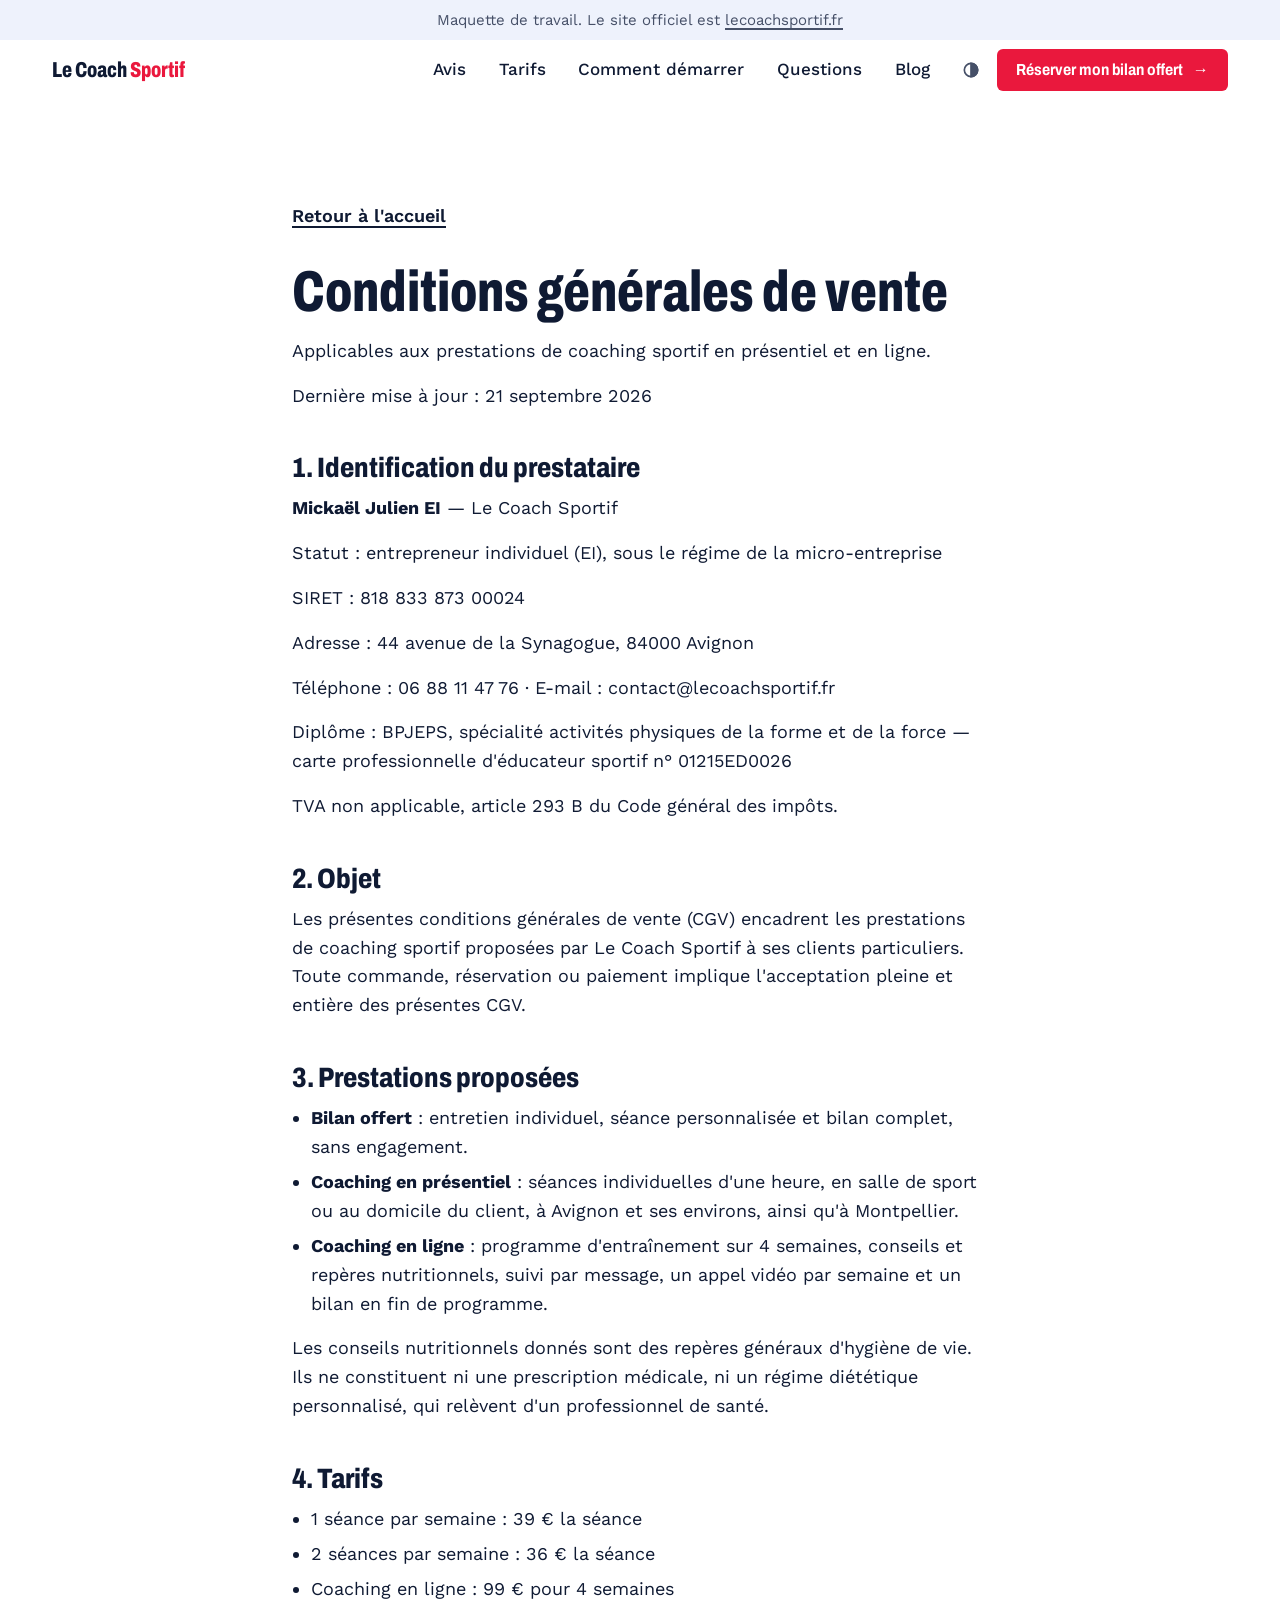
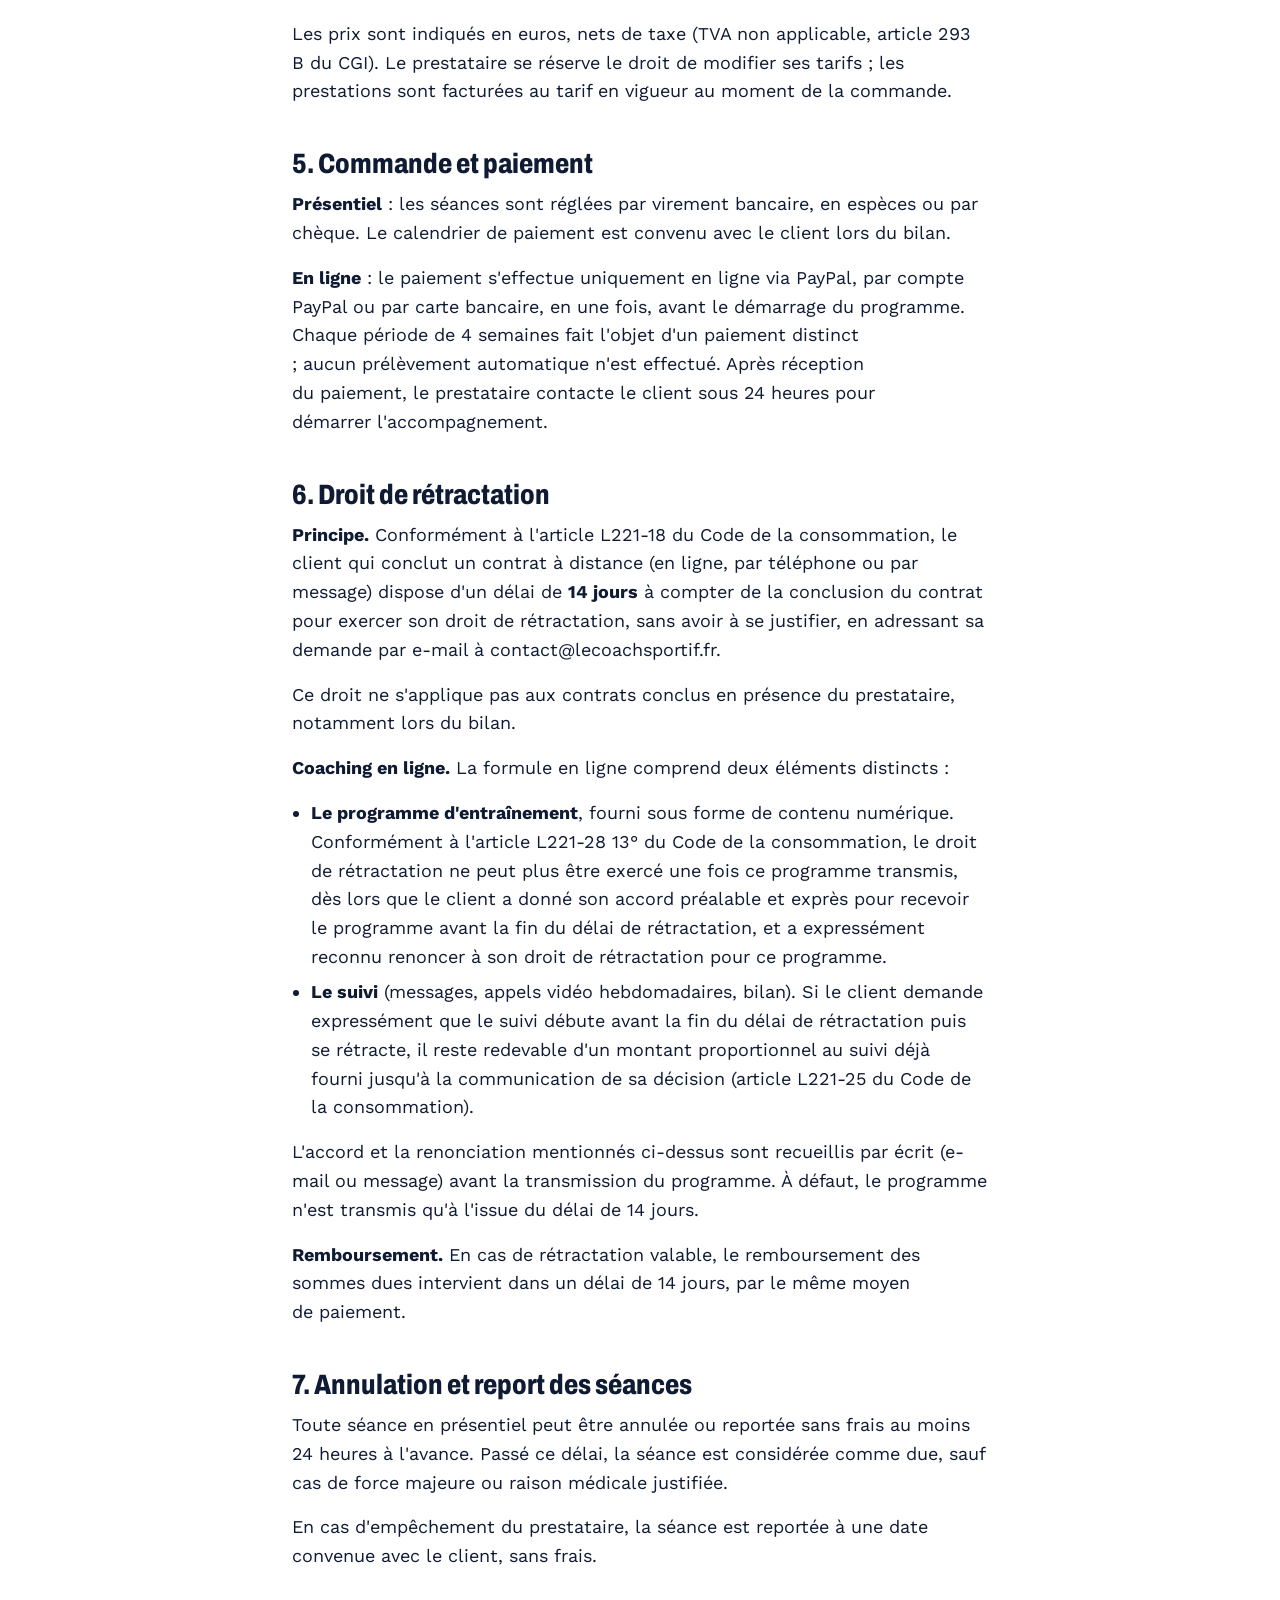
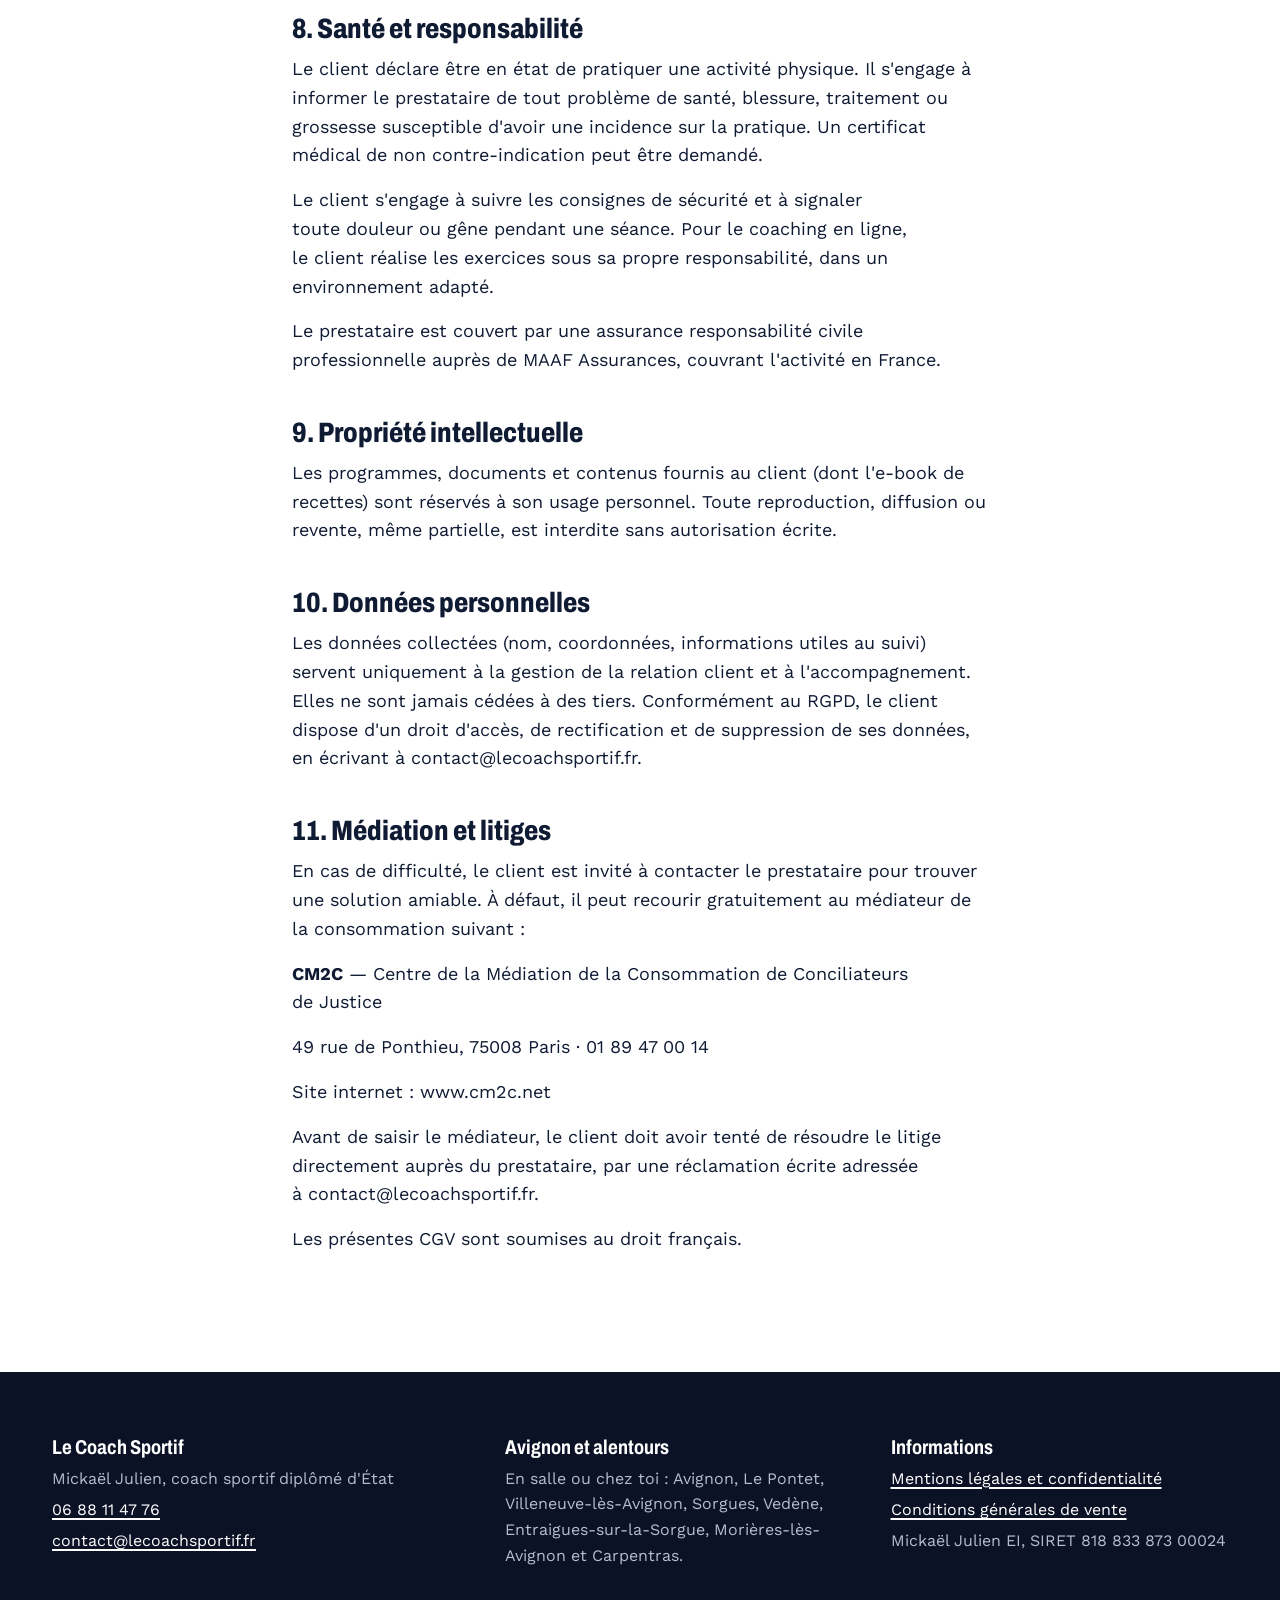
==== commit 74380c13: "Bandes pleine largeur, nouvel accueil, tarifs en panneaux alignés Co-Authored-By: Claude Opus 5.5 <n" ====
--- a/cgv/index.html
+++ b/cgv/index.html
@@ -62,9 +62,10 @@
   </div>
 </dialog>
 
-<main class="page">
+<main>
 
-  <article class="doc">
+  <section class="band">
+  <article class="wrap doc">
     <a class="back" href="../">Retour à l'accueil</a>
 <h1>Conditions générales de vente</h1>
  <p>Applicables aux prestations de coaching sportif en présentiel et en ligne.</p>
@@ -125,8 +126,12 @@
 <p>Avant de saisir le médiateur, le client doit avoir tenté de résoudre le litige directement auprès du prestataire, par une réclamation écrite adressée à contact@lecoachsportif.fr.</p>
 <p>Les présentes CGV sont soumises au droit français.</p>
   </article>
+  </section>
 
-  <footer class="foot bleed">
+</main>
+
+<footer class="band band--dark foot">
+  <div class="wrap">
     <div>
       <h3>Le Coach Sportif</h3>
       <p>Mickaël Julien, coach sportif diplômé d'État</p>
@@ -143,8 +148,8 @@
       <p><a href="../cgv/">Conditions générales de vente</a></p>
       <p>Mickaël Julien EI, SIRET 818 833 873 00024</p>
     </div>
-  </footer>
-</main>
+  </div>
+</footer>
 
 <script src="../site.js"></script>
 </body>
--- a/site.css
+++ b/site.css
@@ -1,12 +1,14 @@
 @font-face{ font-family: "Archivo"; src: url("fonts/archivo.woff2") format("woff2"); font-weight: 100 900; font-stretch: 62% 125%; font-display: swap; }
 @font-face{ font-family: "Work Sans"; src: url("fonts/work-sans.woff2") format("woff2"); font-weight: 100 900; font-display: swap; }
 
+/* Mise en page : chaque section est une bande de couleur d'un bord à l'autre ; le contenu tient dans une colonne de 76rem. */
 :root{
   color-scheme: light dark;
   interpolate-size: allow-keywords;
   --blue: #1147B4;
   --red: #EA183D;
   --star: #F2A900;
+  --navy: #0B1226;
   --paper: light-dark(#FFFFFF, #0A1024);
   --tint: light-dark(#EEF2FC, #141D3A);
   --ink: light-dark(#0F1A33, #EEF1F8);
@@ -15,38 +17,38 @@
   --display: "Archivo", "Arial Narrow", sans-serif;
   --body: "Work Sans", system-ui, sans-serif;
   --r: 0.375rem;
-  /* Marge qui aligne le contenu des bandeaux pleine largeur sur la colonne de la page */
-  --gutter: max(1.25rem, calc((100vw - 76rem) / 2 + 1.25rem));
+  --band: clamp(4rem, 8vw, 7rem);
 }
 :root[data-theme="light"]{ color-scheme: light; }
 :root[data-theme="dark"]{ color-scheme: dark; }
 
 *{ box-sizing: border-box; }
-html{ -webkit-text-size-adjust: 100%; scroll-padding-top: 5rem; }
+html{ -webkit-text-size-adjust: 100%; scroll-padding-top: 4.5rem; }
 @media (prefers-reduced-motion: no-preference){ html{ scroll-behavior: smooth; } }
-body{ margin: 0; overflow-x: clip; background: var(--paper); color: var(--ink); font-family: var(--body); font-size: 1.125rem; line-height: 1.6; }
+@view-transition{ navigation: auto; }
+body{ margin: 0; background: var(--paper); color: var(--ink); font-family: var(--body); font-size: 1.125rem; line-height: 1.6; }
 img{ display: block; max-width: 100%; height: auto; }
 a{ color: inherit; text-underline-offset: 0.2em; text-decoration-thickness: 2px; }
 :focus-visible{ outline: 3px solid var(--red); outline-offset: 3px; }
 p{ margin: 0 0 1rem; text-wrap: pretty; }
-@view-transition{ navigation: auto; }
-
-.page{ max-width: 76rem; margin: 0 auto; padding: 0 1.25rem; }
-.block{ padding: clamp(4rem, 8vw, 6.5rem) 0 0; }
-.narrow{ max-width: 40rem; }
+
+/* Bandes : chacune fixe ses propres couleurs, les composants à l'intérieur s'y adaptent */
+.band{ padding-block: var(--band); background: var(--paper); color: var(--ink); --panel: var(--tint); }
+.band--tint{ background: var(--tint); --panel: var(--paper); }
+.band--dark{ background: var(--navy); --ink: #FFFFFF; --muted: #B4BDD3; --accent: #8FB0FF; --panel: #141D3A; }
+.band--blue{ background: var(--blue); --ink: #FFFFFF; --muted: #DCE6FF; --accent: #FFFFFF; }
+.wrap{ max-width: 76rem; margin-inline: auto; padding-inline: 1.25rem; }
+.intro{ max-width: 40rem; margin-bottom: 3rem; }
 
 h1, h2, h3{ font-family: var(--display); font-stretch: 72%; font-weight: 800; line-height: 1; margin: 0; text-wrap: balance; }
-h1{ font-size: clamp(2.9rem, 6.6vw, 5.25rem); line-height: 0.95; }
-h1 em{ font-style: normal; color: var(--accent); }
-h2{ font-size: clamp(2.1rem, 4vw, 3.1rem); margin-bottom: 1.25rem; }
+h2{ font-size: clamp(2.4rem, 4.6vw, 3.75rem); margin-bottom: 1.25rem; }
 h3{ font-size: 1.5rem; font-stretch: 80%; font-weight: 700; line-height: 1.15; margin-bottom: 0.4rem; }
 .lead{ font-size: 1.3125rem; line-height: 1.5; }
 .muted{ color: var(--muted); }
-.fine{ margin-top: 1.5rem; color: var(--muted); font-size: 1rem; }
+.fine{ margin: 1.5rem 0 0; color: var(--muted); font-size: 1rem; }
 .stars{ color: var(--star); }
 .sprite{ position: absolute; width: 0; height: 0; }
-/* Bandeau qui sort de la colonne et va d'un bord à l'autre de l'écran */
-.bleed{ margin-inline: calc(50% - 50vw); }
+.ico{ width: 1.5rem; height: 1.5rem; flex: none; fill: none; stroke: var(--accent); stroke-width: 2; stroke-linecap: round; stroke-linejoin: round; }
 
 /* Bouton de réservation : le seul rouge de la page */
 .btn{
@@ -56,10 +58,11 @@
   transition: transform 0.15s ease;
 }
 .btn:hover{ transform: translateY(-2px); }
+.btn:active{ transform: none; }
 a.btn::after{ content: "→"; display: inline-block; margin-left: 0.6rem; transition: transform 0.2s ease; }
 a.btn:hover::after{ transform: translateX(0.3rem); }
 .btn.small{ min-height: 2.6rem; font-size: 1rem; padding: 0.4rem 1.2rem; }
-.btn.quiet{ background: var(--paper); color: var(--ink); }
+.btn.quiet{ background: #fff; color: #0F1A33; }
 
 /* Menu */
 .draft{ margin: 0; padding: 0.5rem 1.25rem; text-align: center; font-size: 0.9375rem; background: var(--tint); color: var(--muted); }
@@ -96,47 +99,54 @@
 .sheet-foot .theme-btn:hover{ background: none; color: #fff; }
 .sheet-foot a{ font-size: 1.25rem; font-weight: 600; }
 
-/* Accueil : un bandeau sombre dans les deux thèmes, d'un bord à l'autre, la photo jusqu'au bord */
-.hero{ --on-dark: #8FB0FF; background: #0B1226; color: #fff; display: grid; grid-template-columns: 1.15fr 0.85fr; grid-template-areas: "head photo" "body photo"; grid-template-rows: 1fr auto; min-height: min(42rem, 80vh); }
-.hero-head{ grid-area: head; align-self: end; padding: 3rem 3rem 0 var(--gutter); }
-.hero-body{ grid-area: body; padding: 0 3rem 3.5rem var(--gutter); }
-.hero h1{ font-size: clamp(3rem, 7vw, 6rem); }
-.hero h1 em{ color: var(--on-dark); }
-.where{ display: block; font-family: var(--body); font-stretch: normal; font-weight: 600; font-size: 1.1875rem; line-height: 1.4; margin-bottom: 1.25rem; color: var(--on-dark); }
-.hero .lead{ margin: 1.5rem 0 1.75rem; max-width: 33rem; }
+/* Accueil : le titre à gauche, le portrait encadré à droite, les chiffres clés en bas de la bande */
+.hero{ padding-block: clamp(2rem, 4vw, 3.5rem) clamp(3rem, 6vw, 5rem); }
+.hero-grid{ display: grid; grid-template-columns: 1fr minmax(0, 24rem); grid-template-areas: "head photo" "body photo" "stats photo"; grid-template-rows: 1fr auto auto; column-gap: clamp(2rem, 6vw, 6rem); }
+.hero-head{ grid-area: head; align-self: end; }
+.hero-body{ grid-area: body; }
+.hero h1{ font-size: clamp(3rem, 6.6vw, 5.75rem); line-height: 0.95; }
+.hero h1 .line{ display: block; }
+.hero h1 em{ font-style: normal; color: var(--accent); }
+.where{ display: block; font-family: var(--body); font-stretch: normal; font-weight: 600; font-size: 1.1875rem; line-height: 1.4; margin-bottom: 1.25rem; color: var(--accent); }
+.hero .lead{ margin: 1.75rem 0; max-width: 33rem; }
 .hero-actions{ display: flex; flex-wrap: wrap; align-items: center; gap: 0.75rem 1.5rem; }
-.hero-actions span{ color: #B4BDD3; }
-.hero-photo{ grid-area: photo; margin: 0; overflow: hidden; }
-.hero-photo img{ width: 100%; height: 100%; object-fit: cover; object-position: 50% 22%; }
-
-/* Chiffres clés */
-.stats{ list-style: none; margin: 0; padding: clamp(2.5rem, 5vw, 4rem) 0 0; display: grid; grid-template-columns: repeat(3, 1fr); gap: 1.5rem 3rem; }
-.stats strong{ display: block; font-family: var(--display); font-stretch: 72%; font-weight: 800; font-size: clamp(2rem, 3.6vw, 3rem); line-height: 1; }
-.stats span{ display: block; margin-top: 0.35rem; color: var(--muted); }
-
-/* Avis : une phrase en grand, trois courtes, chacune liée à sa page Google */
+.hero-actions span{ color: var(--muted); }
+/* Le portrait garde sa largeur d'origine pour rester net ; un aplat bleu décalé derrière lui donne l'effet d'affiche */
+.hero-photo{ grid-area: photo; margin: 0 1rem 1rem 0; position: relative; align-self: center; }
+.hero-photo::before{ content: ""; position: absolute; inset: 1rem -1rem -1rem 1rem; background: var(--blue); border-radius: var(--r); }
+.hero-photo img{ position: relative; width: 100%; aspect-ratio: 3 / 4; object-fit: cover; object-position: 50% 20%; border-radius: var(--r); }
+.stats{ grid-area: stats; list-style: none; margin: clamp(2.5rem, 5vw, 4rem) 0 0; padding: 0; display: grid; grid-template-columns: repeat(3, auto); justify-content: start; gap: 1.5rem clamp(2rem, 5vw, 4.5rem); }
+.stats strong{ display: block; font-family: var(--display); font-stretch: 72%; font-weight: 800; font-size: clamp(1.9rem, 3vw, 2.6rem); line-height: 1; }
+.stats span{ display: block; margin-top: 0.35rem; color: var(--muted); font-size: 1rem; }
+
+/* Avis : une phrase en très grand, trois courtes, chacune liée à sa page Google */
+.reviews{ padding-top: clamp(1rem, 3vw, 2.5rem); }
+.rating{ font-weight: 600; font-size: 1.3125rem; margin: 0; }
 .voice{ margin: 0; }
 .voice blockquote{ margin: 0 0 0.6rem; font-size: 1.3125rem; line-height: 1.4; font-weight: 500; }
 .voice figcaption{ color: var(--muted); font-size: 1rem; }
-.rating{ font-family: var(--body); font-stretch: normal; font-weight: 600; font-size: 1.3125rem; line-height: 1.4; margin: 0; }
-.voice.featured{ margin: 1.25rem 0 3.5rem; max-width: 56rem; }
-.voice.featured blockquote{ font-family: var(--display); font-stretch: 80%; font-weight: 700; font-size: clamp(1.9rem, 4.2vw, 3.25rem); line-height: 1.12; margin-bottom: 1rem; text-wrap: balance; }
-.voices{ display: grid; grid-template-columns: repeat(3, 1fr); gap: 2rem 3.5rem; }
-
-/* Tarifs */
-.free-first{ background: var(--blue); color: #fff; border-radius: var(--r); padding: 2rem; display: grid; grid-template-columns: 1fr auto; gap: 1rem 2.5rem; align-items: center; margin-top: 2.25rem; }
+.voice.featured{ margin: 1.25rem 0 clamp(3rem, 6vw, 5rem); max-width: 62rem; }
+.voice.featured blockquote{ font-family: var(--display); font-stretch: 80%; font-weight: 700; font-size: clamp(2.1rem, 5vw, 4.25rem); line-height: 1.05; margin-bottom: 1.25rem; text-wrap: balance; }
+.voices{ display: grid; grid-template-columns: repeat(3, 1fr); gap: 2rem clamp(2rem, 5vw, 4.5rem); }
+
+/* Tarifs : le bilan offert en bandeau, puis deux panneaux alignés ligne à ligne */
+.free-first{ background: var(--blue); color: #fff; border-radius: var(--r); padding: 2rem clamp(1.5rem, 3vw, 2.5rem); display: grid; grid-template-columns: 1fr auto; gap: 1rem 2.5rem; align-items: center; }
 .free-first p{ margin: 0; max-width: 36rem; }
-.offers{ display: grid; grid-template-columns: 1fr 1fr; gap: 1rem; margin-top: 1rem; }
-.offer{ background: var(--tint); border-radius: var(--r); padding: 2rem; }
+.offers{ display: grid; grid-template-columns: 1fr 1fr; grid-template-rows: repeat(5, auto); gap: 0 1.5rem; margin-top: 1.5rem; }
+.offer{ background: var(--panel); border-radius: var(--r); padding: clamp(1.5rem, 3vw, 2.5rem); display: grid; grid-template-rows: subgrid; grid-row: span 5; row-gap: 0; transition: transform 0.2s ease; }
+.offer:hover{ transform: translateY(-4px); }
 .offer > p{ margin: 0; color: var(--muted); }
-.rates{ display: flex; flex-wrap: wrap; gap: 1.25rem 3rem; margin: 1.5rem 0; }
-.rate strong{ display: block; font-family: var(--display); font-stretch: 72%; font-weight: 800; font-size: 3.5rem; line-height: 1; }
-.rate strong small{ font-family: var(--body); font-stretch: normal; font-weight: 500; font-size: 1.0625rem; }
-.rate span{ display: block; margin-top: 0.3rem; }
-.ticks{ margin: 0 0 1.25rem; padding: 0; list-style: none; display: grid; gap: 0.4rem; }
-.ticks li{ padding-left: 1.6rem; position: relative; }
-.ticks li::before{ content: "✓"; position: absolute; left: 0; font-weight: 700; color: var(--accent); }
-.offer .btn{ margin-top: 1.25rem; }
+.rates{ display: grid; grid-auto-flow: column; grid-auto-columns: max-content; margin: 2rem 0; }
+.rate{ padding-right: clamp(1rem, 2vw, 2.25rem); }
+.rate + .rate{ padding-left: clamp(1rem, 2vw, 2.25rem); border-left: 2px solid var(--tint); }
+.rate strong{ display: block; font-family: var(--display); font-stretch: 72%; font-weight: 800; font-size: clamp(3rem, 4.4vw, 4rem); line-height: 0.95; font-variant-numeric: tabular-nums; }
+.rate strong small{ display: block; font-family: var(--body); font-stretch: normal; font-weight: 500; font-size: 1.0625rem; line-height: 1.4; margin-top: 0.35rem; }
+.rate span{ display: block; margin-top: 0.5rem; font-weight: 600; }
+.rate span span{ font-weight: 400; margin-top: 0; }
+.ticks{ margin: 0 0 1.75rem; padding: 0; list-style: none; display: grid; gap: 0.6rem; align-content: start; }
+.ticks li{ display: flex; gap: 0.75rem; align-items: start; }
+.ticks .ico{ margin-top: 0.15rem; }
+.offer .btn{ margin-top: 1.5rem; justify-self: start; }
 
 /* Détail d'une formule et réponses aux questions : le contenu se déplie sur place */
 .more summary{ list-style: none; cursor: pointer; font-weight: 600; display: inline-flex; align-items: center; gap: 0.5rem; text-decoration: underline; text-decoration-thickness: 2px; text-underline-offset: 0.2em; }
@@ -146,23 +156,23 @@
 .more::details-content, .faq details::details-content{ block-size: 0; overflow: clip; transition: block-size 0.3s ease, content-visibility 0.3s allow-discrete; }
 .more[open]::details-content, .faq details[open]::details-content{ block-size: auto; }
 .facts{ list-style: none; margin: 1.25rem 0 0; padding: 0; display: grid; gap: 0.8rem; }
-.facts li{ display: grid; grid-template-columns: 1.5rem 1fr; gap: 0.8rem; align-items: start; }
-.ico{ width: 1.5rem; height: 1.5rem; margin-top: 0.15rem; fill: none; stroke: var(--accent); stroke-width: 2; stroke-linecap: round; stroke-linejoin: round; }
+.facts li{ display: flex; gap: 0.8rem; align-items: start; }
+.facts .ico{ margin-top: 0.15rem; }
 .more .fine{ margin-top: 0.75rem; }
 
-/* Comment démarrer */
-.about{ display: grid; grid-template-columns: 1.1fr 0.9fr; gap: clamp(1.5rem, 5vw, 5rem); align-items: start; }
-.about figure{ margin: 0; }
-.about img{ width: 100%; aspect-ratio: 4 / 5; object-fit: cover; border-radius: var(--r); }
-.about figcaption{ margin-top: 0.75rem; color: var(--muted); font-size: 1rem; }
-.steps{ display: grid; gap: 1.75rem; margin: 2.25rem 0 0; padding: 0; list-style: none; counter-reset: step; }
-.steps li{ counter-increment: step; display: grid; grid-template-columns: 3.5rem 1fr; column-gap: 1rem; }
-.steps li::before{ content: counter(step); grid-row: span 2; font-family: var(--display); font-stretch: 72%; font-weight: 800; font-size: 4rem; line-height: 0.9; color: var(--accent); }
+/* Comment démarrer : trois étapes en ligne, la photo à côté */
+.start{ display: grid; grid-template-columns: 1.7fr 1fr; gap: clamp(2rem, 5vw, 5rem); align-items: start; }
+.steps{ display: grid; grid-template-columns: repeat(3, 1fr); gap: 2rem clamp(1.5rem, 3vw, 3rem); margin: 0; padding: 0; list-style: none; counter-reset: step; }
+.steps li{ counter-increment: step; }
+.steps li::before{ content: counter(step); display: block; font-family: var(--display); font-stretch: 72%; font-weight: 800; font-size: clamp(4.5rem, 8vw, 7rem); line-height: 0.85; color: var(--accent); margin-bottom: 1rem; }
 .steps p{ margin: 0; }
+.start figure{ margin: 0; }
+.start img{ width: 100%; aspect-ratio: 4 / 5; object-fit: cover; border-radius: var(--r); }
+.start figcaption{ margin-top: 0.75rem; color: var(--muted); font-size: 1rem; }
 
 /* Réservation */
-.booking{ background: var(--blue); color: #fff; padding: clamp(3rem, 6vw, 5rem) var(--gutter); display: grid; grid-template-columns: 1.2fr 0.8fr; gap: clamp(1.5rem, 4vw, 4rem); align-items: start; }
-.slots{ background: var(--paper); color: var(--ink); border-radius: var(--r); padding: 2rem; min-height: 14rem; display: grid; place-items: center; text-align: center; }
+.booking{ display: grid; grid-template-columns: 1.2fr 0.8fr; gap: clamp(2rem, 5vw, 5rem); align-items: start; }
+.slots{ background: #fff; color: #0F1A33; border-radius: var(--r); padding: 2rem; min-height: 14rem; display: grid; place-items: center; text-align: center; }
 .slots.loaded{ padding: 0; overflow: hidden; }
 .slots iframe{ display: block; width: 100%; height: 44rem; border: 0; }
 .slots p{ max-width: 22rem; margin: 0 auto; }
@@ -170,22 +180,28 @@
 .callback label, .ebook label{ display: grid; gap: 0.3rem; font-weight: 500; }
 .field{ font: inherit; color: #0F1A33; background: #fff; border: 0; border-radius: var(--r); padding: 0.8rem 1rem; width: 100%; }
 textarea.field{ min-height: 5.5rem; resize: vertical; }
-.booking .tel{ font-family: var(--display); font-stretch: 72%; font-weight: 800; font-size: 2.5rem; line-height: 1; text-decoration: none; display: inline-block; margin: 0.25rem 0 2rem; }
-.booking .note{ font-size: 1rem; margin: 0.75rem 0 0; }
+.booking .tel{ font-family: var(--display); font-stretch: 72%; font-weight: 800; font-size: clamp(2.5rem, 4vw, 3.25rem); line-height: 1; text-decoration: none; display: inline-block; margin: 0.25rem 0 2.5rem; }
+.booking .note{ font-size: 1rem; margin: 0.75rem 0 0; color: var(--muted); }
 .callback .btn{ justify-self: start; }
 
-/* Questions */
-.faq{ display: grid; grid-template-columns: 0.8fr 1.6fr; gap: 1rem clamp(2rem, 6vw, 6rem); align-items: start; }
-.faq summary{ list-style: none; cursor: pointer; padding: 0.85rem 0; font-weight: 600; font-size: 1.3125rem; line-height: 1.35; display: flex; justify-content: space-between; gap: 1.5rem; }
-.faq details p{ margin: 0; padding: 0 3rem 1.25rem 0; }
+/* Questions : le titre à gauche, les réponses dans un panneau à droite */
+.faq{ display: grid; grid-template-columns: 0.8fr 1.6fr; gap: 2rem clamp(2rem, 6vw, 6rem); align-items: start; }
+.faq-list{ background: var(--panel); border-radius: var(--r); padding: 0.75rem clamp(1.25rem, 3vw, 2.5rem); }
+.faq details + details{ border-top: 2px solid var(--tint); }
+.faq summary{ list-style: none; cursor: pointer; padding: 1.25rem 0; font-weight: 600; font-size: 1.25rem; line-height: 1.35; display: flex; justify-content: space-between; gap: 1.5rem; }
+.faq summary:hover{ color: var(--accent); }
+.faq details p{ margin: 0; padding: 0 3rem 1.5rem 0; }
 
 /* Outils gratuits */
-.free{ display: grid; grid-template-columns: repeat(3, 1fr); gap: 2rem 3rem; margin-top: 2rem; }
-.free a{ text-decoration: none; display: block; }
-.free h3{ text-decoration: underline; text-decoration-thickness: 2px; text-underline-offset: 0.2em; }
-.free a:hover h3{ color: var(--accent); }
+.free{ display: grid; grid-template-columns: repeat(3, 1fr); gap: 1.5rem; }
+.free a{ background: var(--panel); border-radius: var(--r); padding: 1.75rem; text-decoration: none; display: block; transition: transform 0.2s ease; }
+.free a:hover{ transform: translateY(-4px); }
+.free h3{ display: flex; justify-content: space-between; gap: 1rem; }
+.free h3::after{ content: "→"; color: var(--accent); transition: transform 0.2s ease; }
+.free a:hover h3::after{ transform: translateX(0.3rem); }
 .free p{ margin: 0; color: var(--muted); }
-.ebook{ margin-top: 3rem; background: var(--tint); border-radius: var(--r); padding: 2rem; display: grid; grid-template-columns: 1fr 1fr; gap: 1rem 3rem; align-items: center; }
+.ebook{ margin-top: 1.5rem; background: var(--panel); border-radius: var(--r); padding: clamp(1.5rem, 3vw, 2.5rem); display: grid; grid-template-columns: 1fr 1fr; gap: 1rem 3rem; align-items: center; }
+.ebook h3{ font-size: 1.9rem; }
 .ebook form{ display: grid; gap: 0.9rem; }
 .ebook .consent{ display: flex; gap: 0.6rem; align-items: baseline; font-weight: 400; font-size: 1rem; color: var(--muted); }
 .ebook .consent input{ flex: none; width: 1.1rem; height: 1.1rem; accent-color: var(--blue); }
@@ -193,13 +209,14 @@
 .ebook .btn{ justify-self: start; }
 
 /* Pied de page */
-.foot{ margin-top: clamp(4rem, 8vw, 6.5rem); background: var(--tint); padding: 3rem var(--gutter) 6rem; display: grid; grid-template-columns: 1.2fr 1fr 1fr; gap: 2rem 3rem; font-size: 1rem; }
+.foot{ padding-block: 4rem 6rem; font-size: 1rem; }
+.foot .wrap{ display: grid; grid-template-columns: 1.2fr 1fr 1fr; gap: 2rem 3rem; }
 .foot h3{ font-size: 1.25rem; }
 .foot p{ margin: 0 0 0.35rem; color: var(--muted); }
 .foot a{ color: var(--ink); }
 
 /* Pages de texte : mentions légales, CGV */
-.doc{ max-width: 46rem; padding-top: 3rem; }
+.doc{ max-width: 46rem; }
 .doc h1{ font-size: clamp(2.4rem, 5vw, 3.6rem); margin-bottom: 1rem; }
 .doc h2{ font-size: 1.75rem; font-stretch: 80%; margin: 2.75rem 0 0.75rem; }
 .doc h3{ font-size: 1.25rem; margin: 1.75rem 0 0.5rem; }
@@ -213,37 +230,51 @@
 @media (max-width: 62rem){
   .nav-links, .nav-bar > .theme-btn, .nav-bar > .btn{ display: none; }
   .menu-open{ display: inline-block; }
-  .hero{ grid-template-columns: 1fr; grid-template-areas: "photo" "head" "body"; grid-template-rows: auto; min-height: 0; }
-  .hero-head{ padding: 1.75rem 1.25rem 0; }
-  .hero-body{ padding: 0 1.25rem 2.25rem; }
+  .hero-grid{ grid-template-columns: 1fr; grid-template-areas: "head" "photo" "body" "stats"; grid-template-rows: auto; }
+  .hero-photo{ margin: 1.75rem 1rem 2.75rem 0; max-width: 24rem; }
   .hero-photo img{ aspect-ratio: 4 / 3; }
+  .hero .lead{ margin-top: 0; }
   .stats{ grid-template-columns: 1fr; }
-  .about, .booking, .ebook, .offers, .free, .free-first, .faq, .voices{ grid-template-columns: 1fr; }
-  .about img{ aspect-ratio: 4 / 3; }
+  .voices, .start, .booking, .faq, .free, .ebook, .free-first{ grid-template-columns: 1fr; }
+  .offers{ grid-template-columns: 1fr; grid-template-rows: none; gap: 1.5rem; }
+  .offer{ grid-template-rows: none; grid-row: auto; }
+  .steps{ grid-template-columns: 1fr; }
+  .steps li{ display: grid; grid-template-columns: 4rem 1fr; column-gap: 1rem; }
+  .steps li::before{ grid-row: span 2; font-size: 4.5rem; margin: 0; }
+  .start img{ aspect-ratio: 4 / 3; }
   .free-first .btn{ justify-self: start; }
   .faq details p{ padding-right: 0; }
-  .foot{ grid-template-columns: 1fr; }
-  .block{ padding-top: 4.5rem; }
+  .foot .wrap{ grid-template-columns: 1fr; }
   .dock{ display: block; position: fixed; left: 0.75rem; right: 0.75rem; bottom: 0.75rem; z-index: 15; transform: translateY(160%); transition: transform 0.25s ease; }
   .dock.show{ transform: none; }
   .dock .btn{ width: 100%; box-shadow: 0 0.4rem 1.6rem rgba(0, 0, 0, 0.3); }
 }
 @media (max-width: 36rem){
-  .rate strong{ font-size: 3rem; }
-}
+  .rates{ grid-auto-flow: row; row-gap: 1.5rem; }
+  .rate + .rate{ padding-left: 0; border-left: 0; }
+}
+
+/* Mouvement : le bandeau d'accueil entre en scène au chargement, les blocs montent une fois en arrivant à l'écran */
 @media (prefers-reduced-motion: no-preference){
-  @keyframes rise{ from{ opacity: 0; transform: translateY(1.5rem); } }
-  @keyframes settle{ from{ transform: scale(1.08); } }
-  .hero h1, .hero .lead, .hero-actions{ animation: rise 0.7s cubic-bezier(0.2, 0.7, 0.2, 1) both; }
-  .hero .lead{ animation-delay: 0.12s; }
-  .hero-actions{ animation-delay: 0.24s; }
-  .hero-photo img{ animation: settle 1.6s cubic-bezier(0.2, 0.7, 0.2, 1) both; }
+  @keyframes rise{ from{ opacity: 0; transform: translateY(2rem); } }
+  @keyframes settle{ from{ opacity: 0; transform: scale(1.06); } }
+  .hero .where, .hero .line, .hero .lead, .hero-actions, .stats li{ animation: rise 0.8s cubic-bezier(0.2, 0.7, 0.2, 1) both; }
+  .hero .line:nth-of-type(2){ animation-delay: 0.08s; }
+  .hero .line:nth-of-type(3){ animation-delay: 0.16s; }
+  .hero .lead{ animation-delay: 0.28s; }
+  .hero-actions{ animation-delay: 0.38s; }
+  .stats li{ animation-delay: 0.5s; }
+  .stats li:nth-child(2){ animation-delay: 0.58s; }
+  .stats li:nth-child(3){ animation-delay: 0.66s; }
+  .hero-photo{ animation: settle 1.2s cubic-bezier(0.2, 0.7, 0.2, 1) both; }
   @supports (animation-timeline: view()){
-    .stats li, .rating, .voice, .block > h2, .free-first, .offer, .about > *, .booking, .faq > *, .free a, .ebook{
-      animation: rise linear both; animation-timeline: view(); animation-range: entry 0% entry 40%;
+    .rating, .voice, .band h2, .intro .lead, .free-first, .offer, .steps li, .start figure, .booking > *, .faq-list, .free a, .ebook{
+      animation: rise linear both; animation-timeline: view(); animation-range: entry 0% entry 45%;
     }
+    .voices > :nth-child(2), .offers > :nth-child(2), .steps li:nth-child(2), .free > :nth-child(2){ animation-range: entry 8% entry 55%; }
+    .voices > :nth-child(3), .steps li:nth-child(3), .free > :nth-child(3){ animation-range: entry 16% entry 65%; }
   }
 }
 @media (prefers-reduced-motion: reduce){
-  .btn, .dock, .more::details-content, .faq details::details-content{ transition: none; }
-}
+  .btn, .dock, .offer, .free a, .more::details-content, .faq details::details-content{ transition: none; }
+}
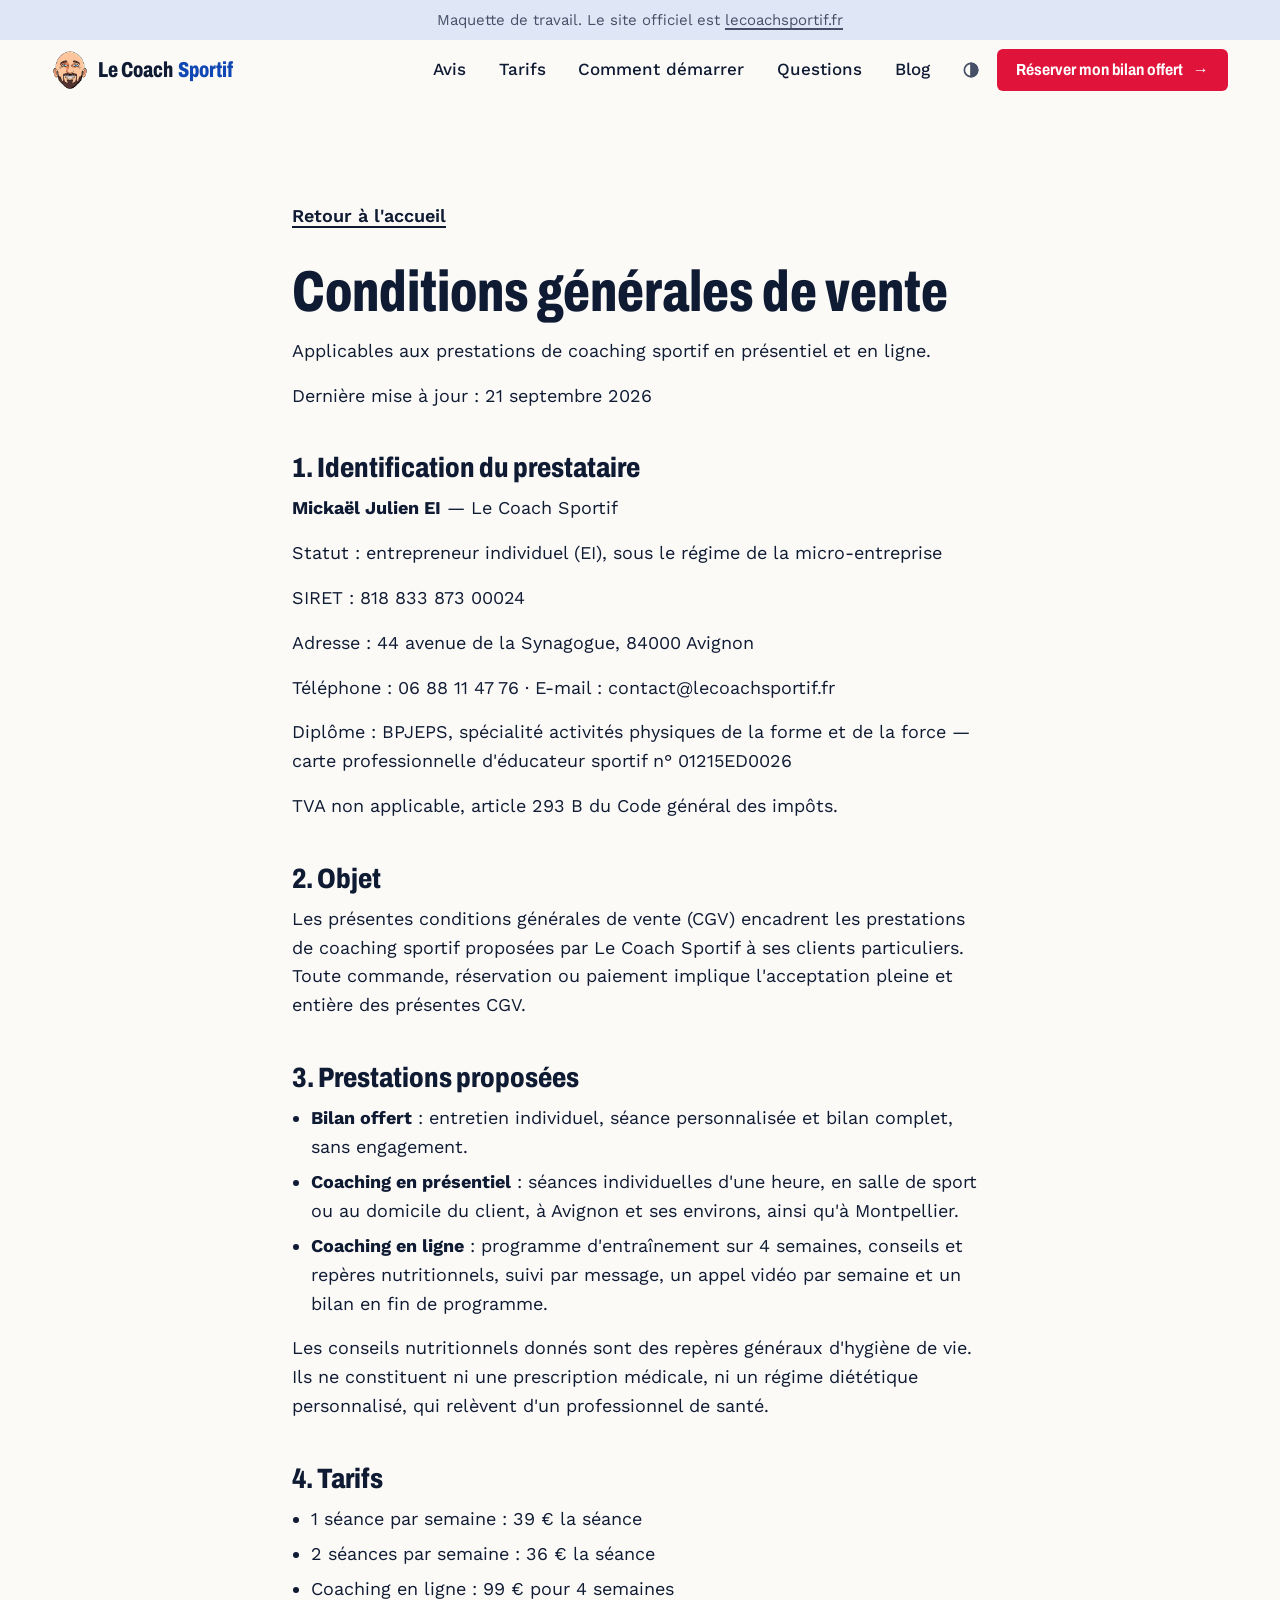
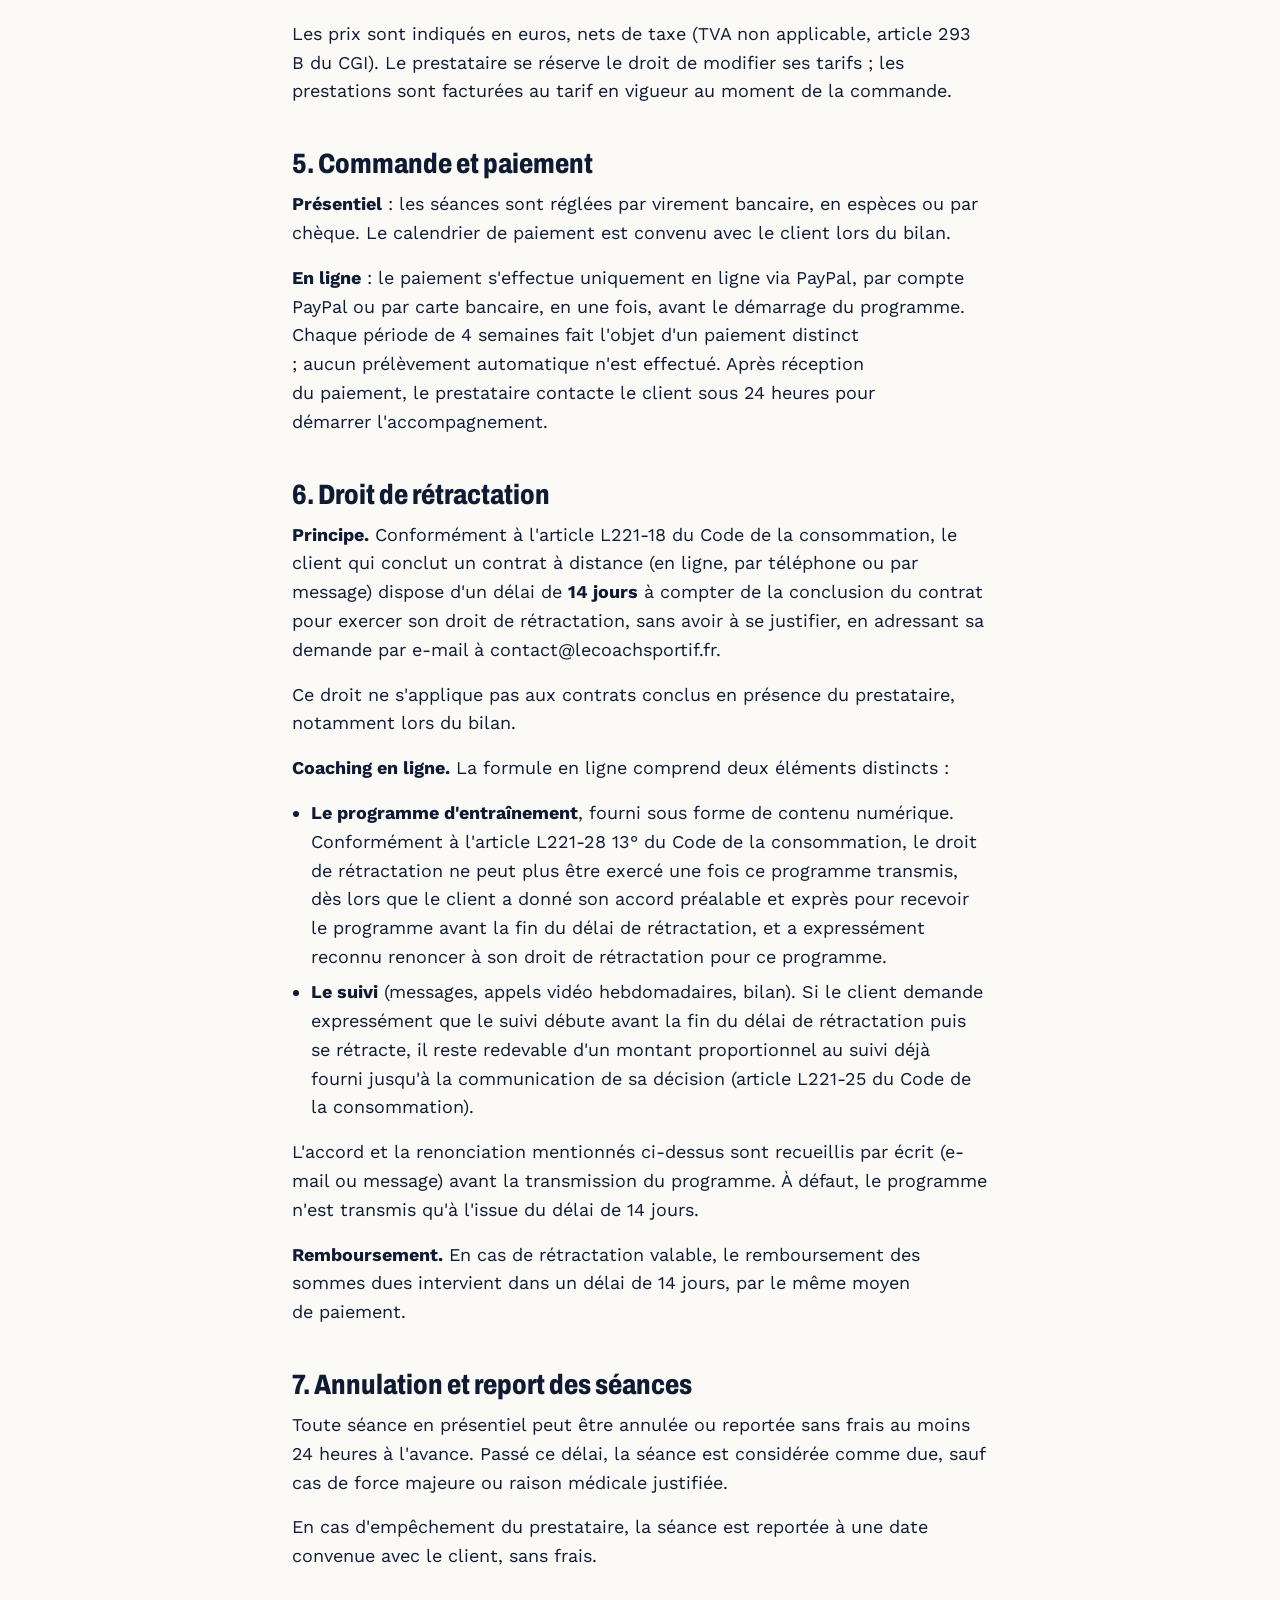
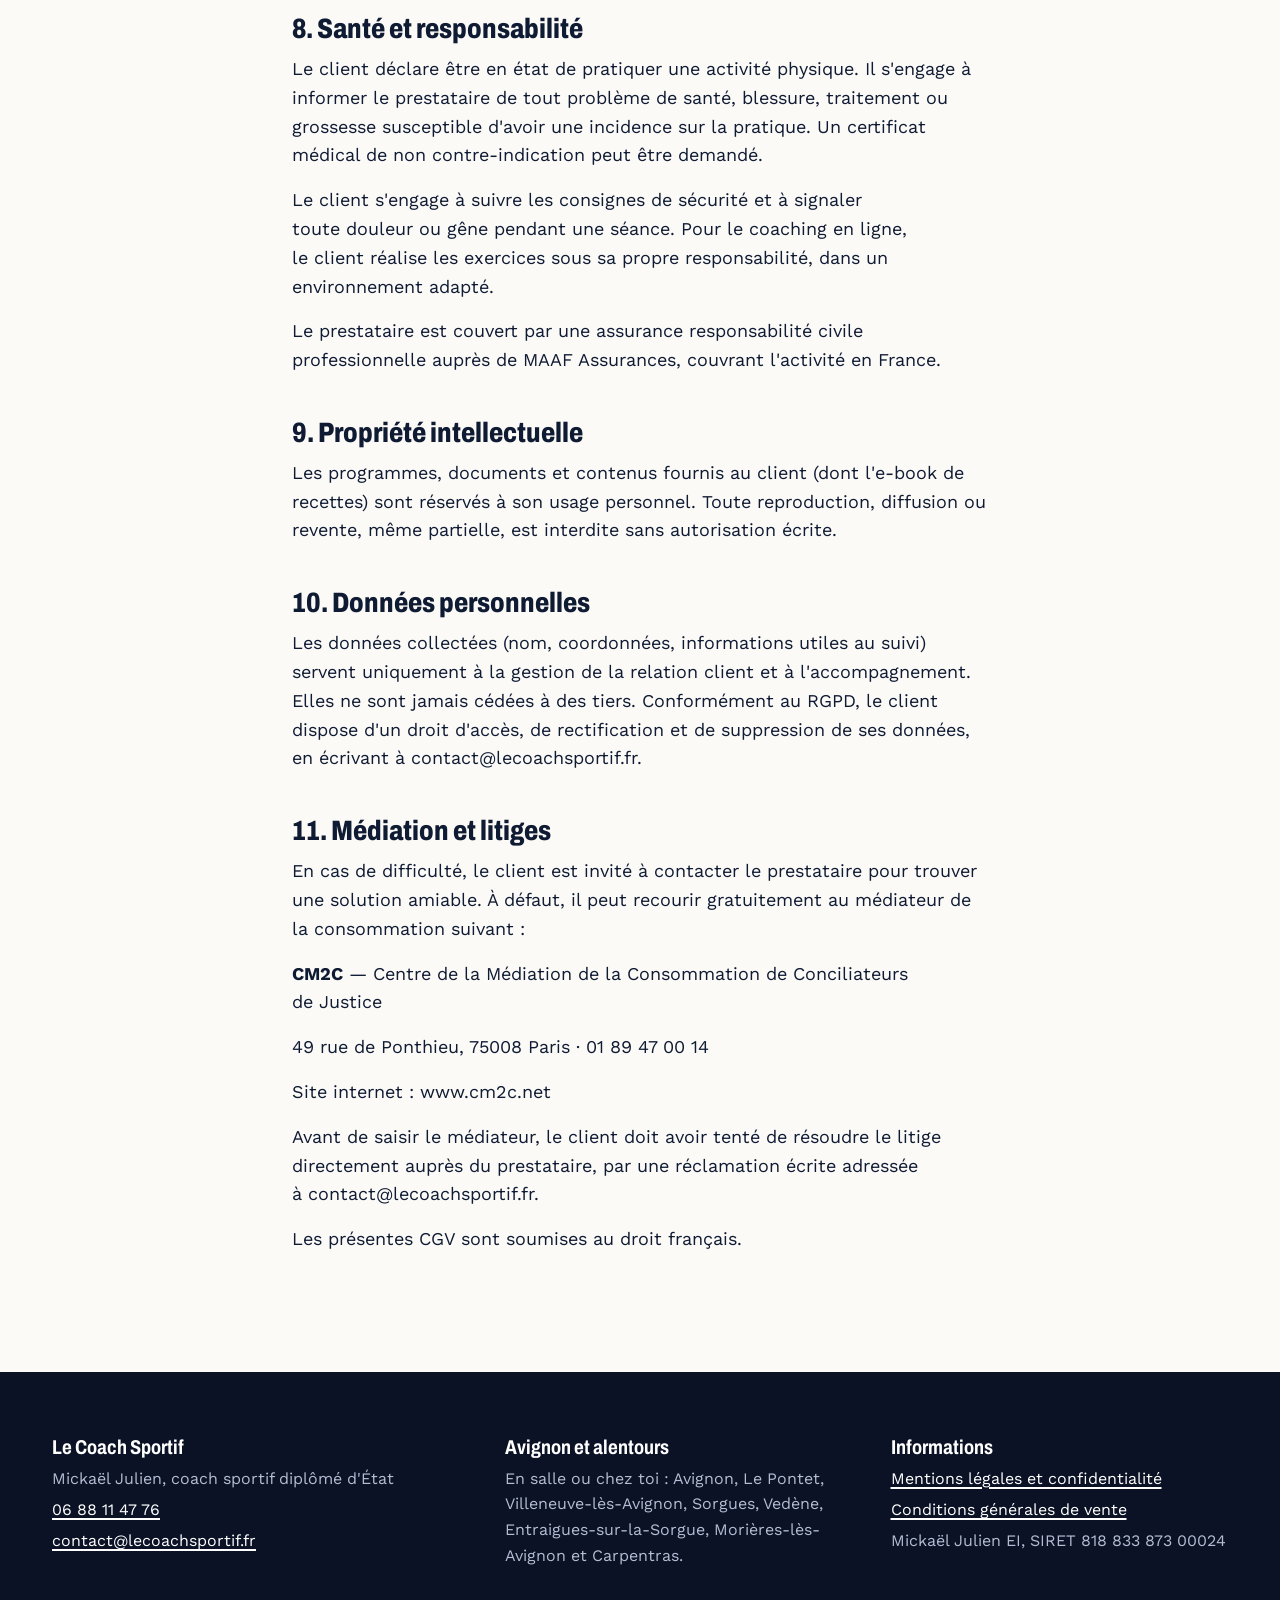
==== commit e40c2d84: "Recette : portrait dessiné du logo dans le menu et la réservation, volet Qui suis-je, titre des avis" ====
--- a/cgv/index.html
+++ b/cgv/index.html
@@ -14,6 +14,7 @@
   } catch (e) {}
 </script>
 <link rel="preload" href="../fonts/archivo.woff2" as="font" type="font/woff2" crossorigin>
+<link rel="icon" href="../favicon.png" type="image/png">
 <link rel="stylesheet" href="../site.css">
 </head>
 <body>
@@ -22,7 +23,7 @@
 
 <header class="nav">
   <div class="nav-bar">
-    <a class="brand" href="../">Le Coach <span>Sportif</span></a>
+    <a class="brand" href="../"><img src="../images/mickael-dessin.png" width="240" height="254" alt="">Le Coach <span>Sportif</span></a>
     <nav class="nav-links" aria-label="Navigation principale">
       <a href="../#avis">Avis</a>
       <a href="../#tarifs">Tarifs</a>
--- a/site.css
+++ b/site.css
@@ -5,12 +5,12 @@
 :root{
   color-scheme: light dark;
   interpolate-size: allow-keywords;
-  --blue: #1147B4;
-  --red: #EA183D;
-  --star: #F2A900;
+  --blue: light-dark(#1147B4, #103C99);
+  --red: #E0143A;
+  --star: light-dark(#A87200, #F2A900);
   --navy: #0B1226;
-  --paper: light-dark(#FFFFFF, #0A1024);
-  --tint: light-dark(#EEF2FC, #141D3A);
+  --paper: light-dark(#FBFAF7, #0A1024);
+  --tint: light-dark(#DFE6F5, #1A2647);
   --ink: light-dark(#0F1A33, #EEF1F8);
   --muted: light-dark(#465068, #B4BDD3);
   --accent: light-dark(#1147B4, #8FB0FF);
@@ -29,13 +29,14 @@
 body{ margin: 0; background: var(--paper); color: var(--ink); font-family: var(--body); font-size: 1.125rem; line-height: 1.6; }
 img{ display: block; max-width: 100%; height: auto; }
 a{ color: inherit; text-underline-offset: 0.2em; text-decoration-thickness: 2px; }
-:focus-visible{ outline: 3px solid var(--red); outline-offset: 3px; }
+a[href^="tel:"]{ white-space: nowrap; }
+:focus-visible{ outline: 3px solid var(--accent); outline-offset: 3px; }
 p{ margin: 0 0 1rem; text-wrap: pretty; }
 
 /* Bandes : chacune fixe ses propres couleurs, les composants à l'intérieur s'y adaptent */
 .band{ padding-block: var(--band); background: var(--paper); color: var(--ink); --panel: var(--tint); }
 .band--tint{ background: var(--tint); --panel: var(--paper); }
-.band--dark{ background: var(--navy); --ink: #FFFFFF; --muted: #B4BDD3; --accent: #8FB0FF; --panel: #141D3A; }
+.band--dark{ background: var(--navy); --ink: #FFFFFF; --muted: #B4BDD3; --accent: #8FB0FF; --star: #F2A900; --panel: #141D3A; }
 .band--blue{ background: var(--blue); --ink: #FFFFFF; --muted: #DCE6FF; --accent: #FFFFFF; }
 .wrap{ max-width: 76rem; margin-inline: auto; padding-inline: 1.25rem; }
 .intro{ max-width: 40rem; margin-bottom: 3rem; }
@@ -50,7 +51,7 @@
 .sprite{ position: absolute; width: 0; height: 0; }
 .ico{ width: 1.5rem; height: 1.5rem; flex: none; fill: none; stroke: var(--accent); stroke-width: 2; stroke-linecap: round; stroke-linejoin: round; }
 
-/* Bouton de réservation : le seul rouge de la page */
+/* Rouge : réservé au bouton qui mène au bilan offert. Les autres actions sont en .plain, ou en .quiet sur fond bleu. */
 .btn{
   display: inline-flex; align-items: center; justify-content: center; min-height: 3.25rem; text-align: center;
   background: var(--red); color: #fff; text-decoration: none; cursor: pointer; border: 0; border-radius: var(--r);
@@ -63,6 +64,7 @@
 a.btn:hover::after{ transform: translateX(0.3rem); }
 .btn.small{ min-height: 2.6rem; font-size: 1rem; padding: 0.4rem 1.2rem; }
 .btn.quiet{ background: #fff; color: #0F1A33; }
+.btn.plain{ background: var(--ink); color: var(--paper); }
 
 /* Menu */
 .draft{ margin: 0; padding: 0.5rem 1.25rem; text-align: center; font-size: 0.9375rem; background: var(--tint); color: var(--muted); }
@@ -73,10 +75,13 @@
   @keyframes nav-lift{ to{ box-shadow: 0 0.25rem 1.25rem light-dark(rgba(15, 26, 51, 0.1), rgba(0, 0, 0, 0.5)); } }
 }
 .nav-bar{ display: flex; align-items: center; gap: 0.25rem; max-width: 76rem; margin: 0 auto; padding: 0.5rem 1.25rem; }
-.brand{ font-family: var(--display); font-stretch: 72%; font-weight: 800; font-size: 1.35rem; text-decoration: none; margin-right: auto; white-space: nowrap; }
-.brand span{ color: var(--red); }
+.brand{ font-family: var(--display); font-stretch: 72%; font-weight: 800; font-size: 1.35rem; text-decoration: none; margin-right: auto; white-space: nowrap; display: flex; align-items: center; gap: 0.6rem; }
+/* Le portrait dessiné de son logo sert de signe à côté du nom */
+.brand img{ width: auto; height: 2.4rem; }
+.brand span{ margin-left: -0.3rem; }
+.brand span{ color: var(--accent); }
 .nav-links{ display: flex; gap: 0.15rem; }
-.nav-links a{ text-decoration: none; font-size: 1.0625rem; font-weight: 500; padding: 0.5rem 0.95rem; border-radius: var(--r); }
+.nav-links a{ white-space: nowrap; text-decoration: none; font-size: 1.0625rem; font-weight: 500; padding: 0.5rem 0.95rem; border-radius: var(--r); }
 .nav-links a:hover, .nav-links a[aria-current="true"]{ background: var(--tint); color: var(--accent); }
 .ghost{ font: inherit; font-weight: 500; color: var(--muted); background: none; border: 0; border-radius: var(--r); padding: 0.5rem 0.95rem; cursor: pointer; white-space: nowrap; }
 .ghost:hover{ background: var(--tint); color: var(--accent); }
@@ -99,29 +104,25 @@
 .sheet-foot .theme-btn:hover{ background: none; color: #fff; }
 .sheet-foot a{ font-size: 1.25rem; font-weight: 600; }
 
-/* Accueil : le titre à gauche, le portrait encadré à droite, les chiffres clés en bas de la bande */
-.hero{ padding-block: clamp(2rem, 4vw, 3.5rem) clamp(3rem, 6vw, 5rem); }
-.hero-grid{ display: grid; grid-template-columns: 1fr minmax(0, 24rem); grid-template-areas: "head photo" "body photo" "stats photo"; grid-template-rows: 1fr auto auto; column-gap: clamp(2rem, 6vw, 6rem); }
-.hero-head{ grid-area: head; align-self: end; }
-.hero-body{ grid-area: body; }
+/* Accueil : le titre à gauche, le portrait en colonne sur toute la hauteur de la bande à droite */
+.hero{ padding-block: 0; }
+.hero-grid{ display: grid; grid-template-columns: 1fr minmax(0, 28rem); grid-template-areas: "head photo" "body photo"; grid-template-rows: 1fr auto; column-gap: clamp(2rem, 6vw, 6rem); }
+.hero-head{ grid-area: head; align-self: end; padding-top: clamp(2.5rem, 5vw, 4.5rem); }
+.hero-body{ grid-area: body; padding-bottom: clamp(2.5rem, 5vw, 4.5rem); }
 .hero h1{ font-size: clamp(3rem, 6.6vw, 5.75rem); line-height: 0.95; }
 .hero h1 .line{ display: block; }
 .hero h1 em{ font-style: normal; color: var(--accent); }
 .where{ display: block; font-family: var(--body); font-stretch: normal; font-weight: 600; font-size: 1.1875rem; line-height: 1.4; margin-bottom: 1.25rem; color: var(--accent); }
-.hero .lead{ margin: 1.75rem 0; max-width: 33rem; }
+.hero .lead{ margin: 1.75rem 0; max-width: 38rem; }
 .hero-actions{ display: flex; flex-wrap: wrap; align-items: center; gap: 0.75rem 1.5rem; }
-.hero-actions span{ color: var(--muted); }
-/* Le portrait garde sa largeur d'origine pour rester net ; un aplat bleu décalé derrière lui donne l'effet d'affiche */
-.hero-photo{ grid-area: photo; margin: 0 1rem 1rem 0; position: relative; align-self: center; }
-.hero-photo::before{ content: ""; position: absolute; inset: 1rem -1rem -1rem 1rem; background: var(--blue); border-radius: var(--r); }
-.hero-photo img{ position: relative; width: 100%; aspect-ratio: 3 / 4; object-fit: cover; object-position: 50% 20%; border-radius: var(--r); }
-.stats{ grid-area: stats; list-style: none; margin: clamp(2.5rem, 5vw, 4rem) 0 0; padding: 0; display: grid; grid-template-columns: repeat(3, auto); justify-content: start; gap: 1.5rem clamp(2rem, 5vw, 4.5rem); }
-.stats strong{ display: block; font-family: var(--display); font-stretch: 72%; font-weight: 800; font-size: clamp(1.9rem, 3vw, 2.6rem); line-height: 1; }
-.stats span{ display: block; margin-top: 0.35rem; color: var(--muted); font-size: 1rem; }
+.about{ margin-top: 1.5rem; max-width: 38rem; }
+.about p{ margin: 1rem 0 0; }
+/* Le portrait occupe toute la hauteur de la bande, sans cadre ; sa largeur reste sous celle du fichier pour qu'il soit net */
+.hero-photo{ grid-area: photo; margin: 0; position: relative; overflow: hidden; }
+.hero-photo img{ position: absolute; inset: 0; width: 100%; height: 100%; object-fit: cover; object-position: 50% 20%; }
 
 /* Avis : une phrase en très grand, trois courtes, chacune liée à sa page Google */
-.reviews{ padding-top: clamp(1rem, 3vw, 2.5rem); }
-.rating{ font-weight: 600; font-size: 1.3125rem; margin: 0; }
+.rating{ font-family: var(--body); font-stretch: normal; font-weight: 600; font-size: 1.3125rem; line-height: 1.6; margin: 0; }
 .voice{ margin: 0; }
 .voice blockquote{ margin: 0 0 0.6rem; font-size: 1.3125rem; line-height: 1.4; font-weight: 500; }
 .voice figcaption{ color: var(--muted); font-size: 1rem; }
@@ -132,11 +133,11 @@
 /* Tarifs : le bilan offert en bandeau, puis deux panneaux alignés ligne à ligne */
 .free-first{ background: var(--blue); color: #fff; border-radius: var(--r); padding: 2rem clamp(1.5rem, 3vw, 2.5rem); display: grid; grid-template-columns: 1fr auto; gap: 1rem 2.5rem; align-items: center; }
 .free-first p{ margin: 0; max-width: 36rem; }
-.offers{ display: grid; grid-template-columns: 1fr 1fr; grid-template-rows: repeat(5, auto); gap: 0 1.5rem; margin-top: 1.5rem; }
+.offers{ display: grid; grid-template-columns: repeat(2, minmax(0, 1fr)); grid-template-rows: repeat(5, auto); gap: 0 1.5rem; margin-top: 1.5rem; }
 .offer{ background: var(--panel); border-radius: var(--r); padding: clamp(1.5rem, 3vw, 2.5rem); display: grid; grid-template-rows: subgrid; grid-row: span 5; row-gap: 0; transition: transform 0.2s ease; }
 .offer:hover{ transform: translateY(-4px); }
 .offer > p{ margin: 0; color: var(--muted); }
-.rates{ display: grid; grid-auto-flow: column; grid-auto-columns: max-content; margin: 2rem 0; }
+.rates{ display: grid; grid-auto-flow: column; grid-auto-columns: minmax(0, max-content); margin: 2rem 0; }
 .rate{ padding-right: clamp(1rem, 2vw, 2.25rem); }
 .rate + .rate{ padding-left: clamp(1rem, 2vw, 2.25rem); border-left: 2px solid var(--tint); }
 .rate strong{ display: block; font-family: var(--display); font-stretch: 72%; font-weight: 800; font-size: clamp(3rem, 4.4vw, 4rem); line-height: 0.95; font-variant-numeric: tabular-nums; }
@@ -173,8 +174,15 @@
 /* Réservation */
 .booking{ display: grid; grid-template-columns: 1.2fr 0.8fr; gap: clamp(2rem, 5vw, 5rem); align-items: start; }
 .slots{ background: #fff; color: #0F1A33; border-radius: var(--r); padding: 2rem; min-height: 14rem; display: grid; place-items: center; text-align: center; }
-.slots.loaded{ padding: 0; overflow: hidden; }
-.slots iframe{ display: block; width: 100%; height: 44rem; border: 0; }
+/* L'agenda reste invisible tant que Calendly n'a pas répondu ; ensuite il prend la hauteur que Calendly annonce, sans barre de défilement interne */
+.slots iframe{ display: block; width: 100%; height: 0; border: 0; }
+.slots.loaded{ padding: 0; overflow: hidden; display: block; }
+.slots.loaded iframe{ height: 34rem; transition: height 0.25s ease; }
+.direct{ position: sticky; top: 6rem; }
+/* Le portrait dessiné dépasse du bord de la bande, comme s'il regardait par-dessus */
+#reserver{ position: relative; }
+.peek{ position: absolute; bottom: 100%; right: max(1.25rem, calc(50% - 36.75rem)); width: 6.5rem; height: 4.1rem; overflow: hidden; }
+.peek img{ width: 100%; }
 .slots p{ max-width: 22rem; margin: 0 auto; }
 .callback{ display: grid; gap: 1rem; }
 .callback label, .ebook label{ display: grid; gap: 0.3rem; font-weight: 500; }
@@ -205,7 +213,7 @@
 .ebook form{ display: grid; gap: 0.9rem; }
 .ebook .consent{ display: flex; gap: 0.6rem; align-items: baseline; font-weight: 400; font-size: 1rem; color: var(--muted); }
 .ebook .consent input{ flex: none; width: 1.1rem; height: 1.1rem; accent-color: var(--blue); }
-.ebook .field{ background: var(--paper); color: var(--ink); }
+.ebook .field{ background: var(--tint); color: var(--ink); }
 .ebook .btn{ justify-self: start; }
 
 /* Pied de page */
@@ -227,14 +235,18 @@
 /* Barre de réservation sur téléphone, visible une fois le bouton d'accueil passé */
 .dock{ display: none; }
 
+/* Entre tablette et grand écran, le menu se resserre pour tenir sur une ligne */
+@media (max-width: 72rem){
+  .nav-links a{ padding-inline: 0.55rem; }
+  .nav .btn{ white-space: nowrap; padding-inline: 0.9rem; }
+}
 @media (max-width: 62rem){
   .nav-links, .nav-bar > .theme-btn, .nav-bar > .btn{ display: none; }
   .menu-open{ display: inline-block; }
-  .hero-grid{ grid-template-columns: 1fr; grid-template-areas: "head" "photo" "body" "stats"; grid-template-rows: auto; }
-  .hero-photo{ margin: 1.75rem 1rem 2.75rem 0; max-width: 24rem; }
-  .hero-photo img{ aspect-ratio: 4 / 3; }
+  .hero-grid{ grid-template-columns: 1fr; grid-template-areas: "head" "photo" "body"; grid-template-rows: auto; }
+  .hero-head{ padding-top: 2rem; }
+  .hero-photo{ margin: 1.75rem -1.25rem; height: min(75vw, 24rem); }
   .hero .lead{ margin-top: 0; }
-  .stats{ grid-template-columns: 1fr; }
   .voices, .start, .booking, .faq, .free, .ebook, .free-first{ grid-template-columns: 1fr; }
   .offers{ grid-template-columns: 1fr; grid-template-rows: none; gap: 1.5rem; }
   .offer{ grid-template-rows: none; grid-row: auto; }
@@ -251,26 +263,26 @@
 }
 @media (max-width: 36rem){
   .rates{ grid-auto-flow: row; row-gap: 1.5rem; }
+  .peek{ width: 5rem; height: 3.15rem; }
   .rate + .rate{ padding-left: 0; border-left: 0; }
 }
 
 /* Mouvement : le bandeau d'accueil entre en scène au chargement, les blocs montent une fois en arrivant à l'écran */
 @media (prefers-reduced-motion: no-preference){
   @keyframes rise{ from{ opacity: 0; transform: translateY(2rem); } }
+  @keyframes peek{ from{ transform: translateY(100%); } }
   @keyframes settle{ from{ opacity: 0; transform: scale(1.06); } }
-  .hero .where, .hero .line, .hero .lead, .hero-actions, .stats li{ animation: rise 0.8s cubic-bezier(0.2, 0.7, 0.2, 1) both; }
+  .hero .where, .hero .line, .hero .lead, .hero-actions{ animation: rise 0.8s cubic-bezier(0.2, 0.7, 0.2, 1) both; }
   .hero .line:nth-of-type(2){ animation-delay: 0.08s; }
   .hero .line:nth-of-type(3){ animation-delay: 0.16s; }
   .hero .lead{ animation-delay: 0.28s; }
   .hero-actions{ animation-delay: 0.38s; }
-  .stats li{ animation-delay: 0.5s; }
-  .stats li:nth-child(2){ animation-delay: 0.58s; }
-  .stats li:nth-child(3){ animation-delay: 0.66s; }
-  .hero-photo{ animation: settle 1.2s cubic-bezier(0.2, 0.7, 0.2, 1) both; }
+  .hero-photo img{ animation: settle 1.2s cubic-bezier(0.2, 0.7, 0.2, 1) both; }
   @supports (animation-timeline: view()){
-    .rating, .voice, .band h2, .intro .lead, .free-first, .offer, .steps li, .start figure, .booking > *, .faq-list, .free a, .ebook{
+    .voice, .band h2, .intro .lead, .free-first, .offer, .steps li, .start figure, .booking > *, .faq-list, .free a, .ebook{
       animation: rise linear both; animation-timeline: view(); animation-range: entry 0% entry 45%;
     }
+    .peek img{ animation: peek linear both; animation-timeline: view(); animation-range: entry 20% cover 35%; }
     .voices > :nth-child(2), .offers > :nth-child(2), .steps li:nth-child(2), .free > :nth-child(2){ animation-range: entry 8% entry 55%; }
     .voices > :nth-child(3), .steps li:nth-child(3), .free > :nth-child(3){ animation-range: entry 16% entry 65%; }
   }
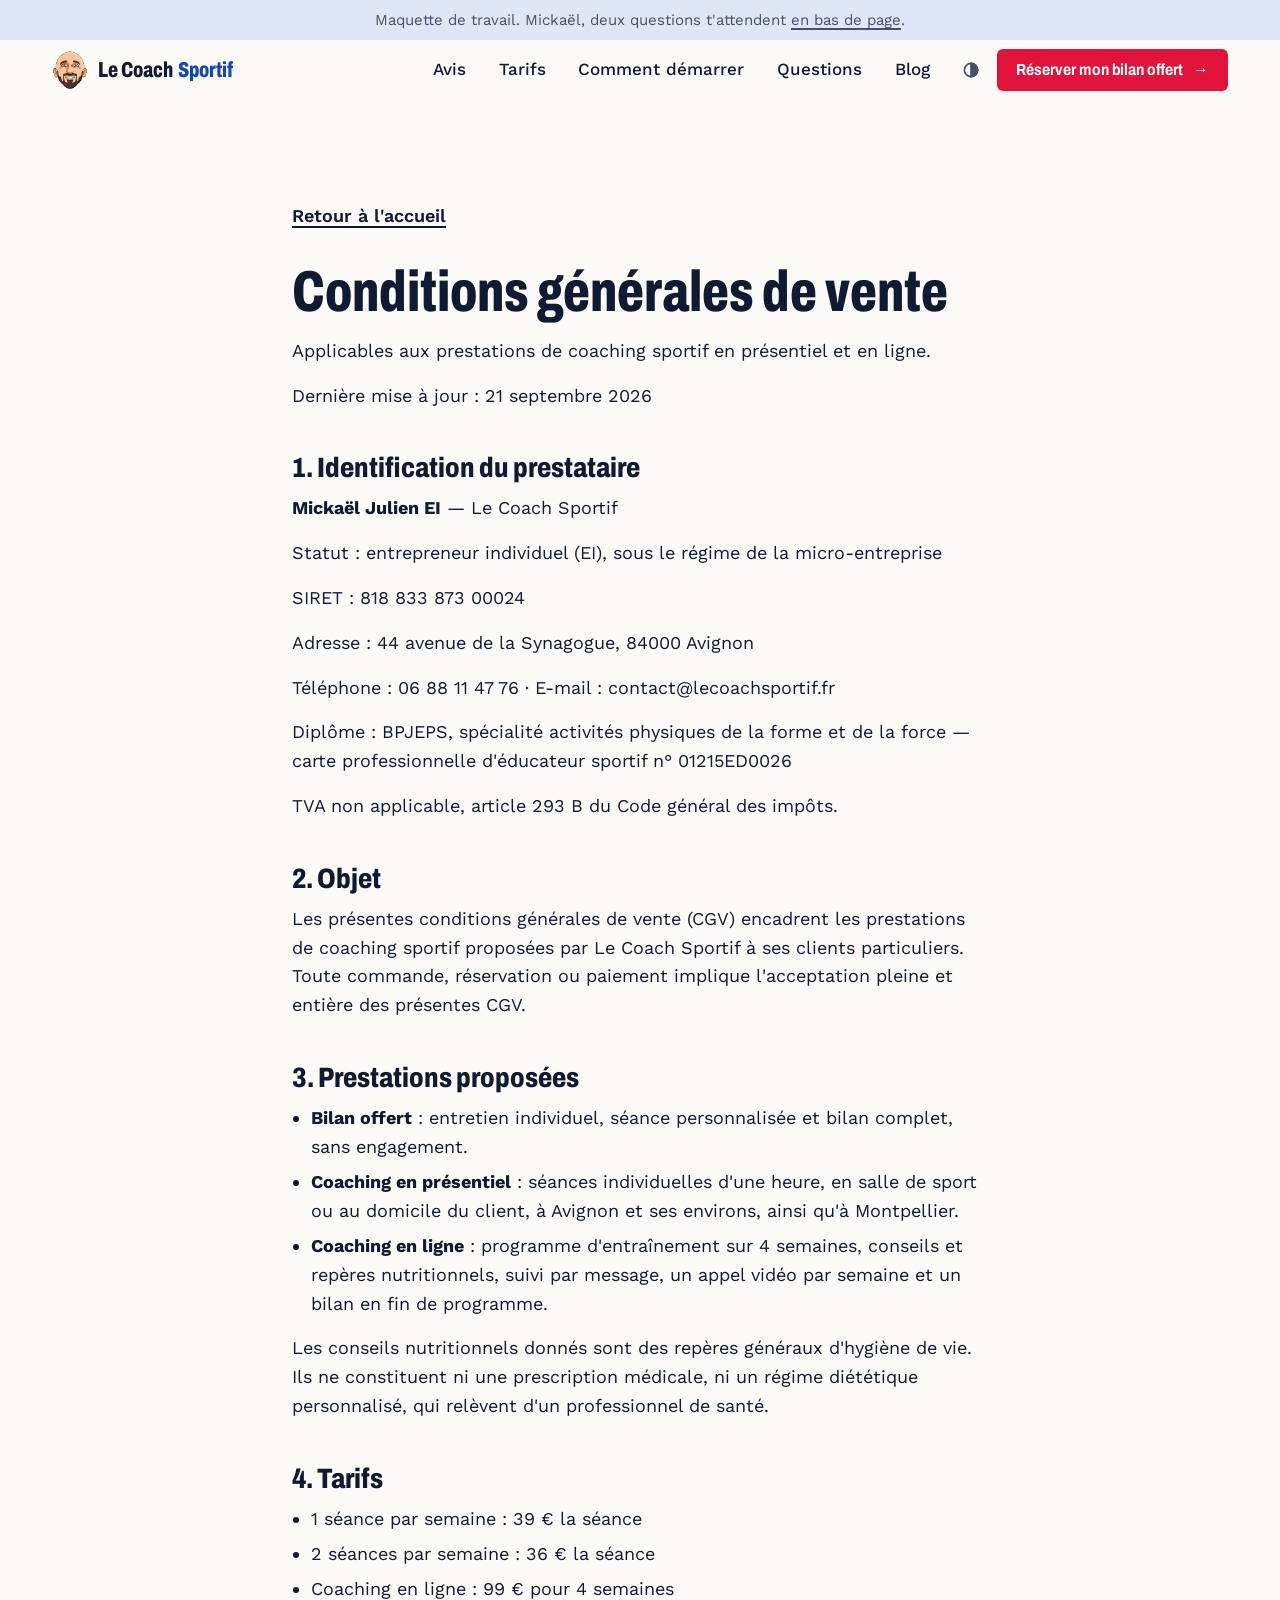
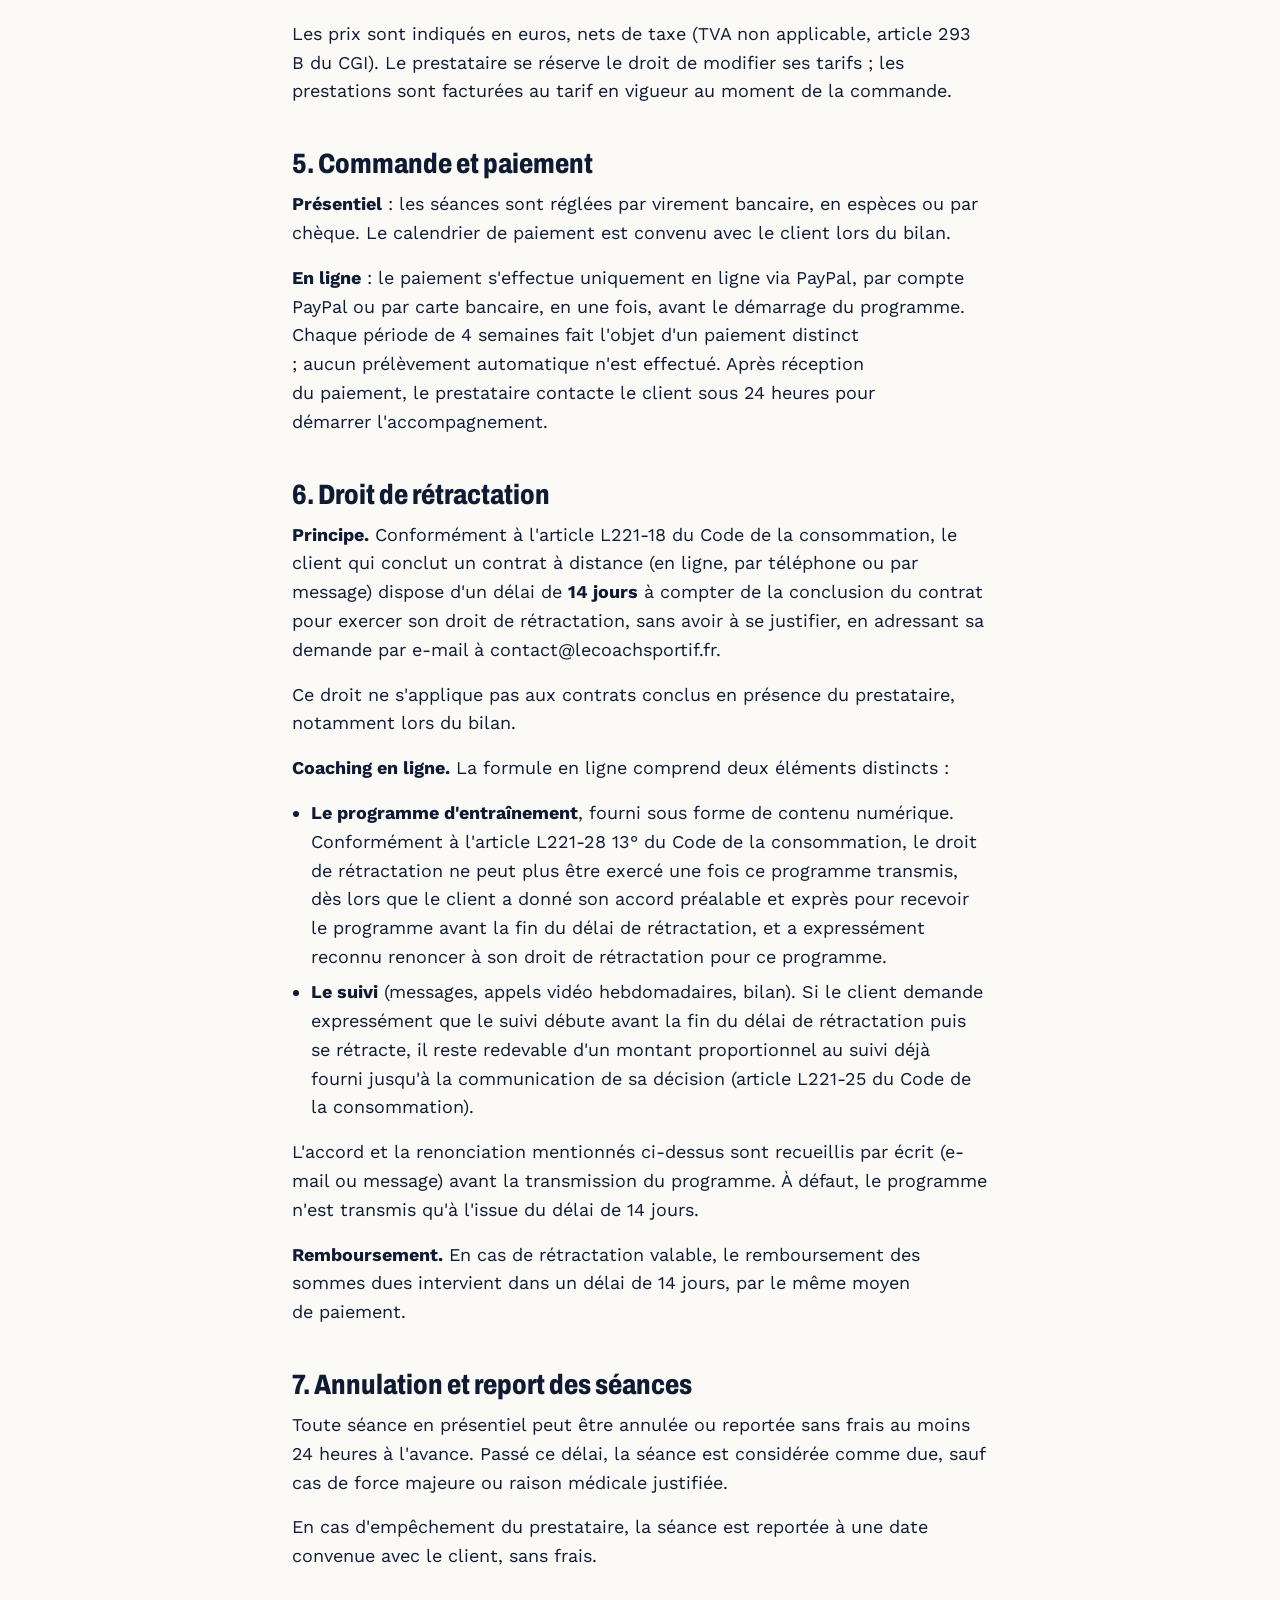
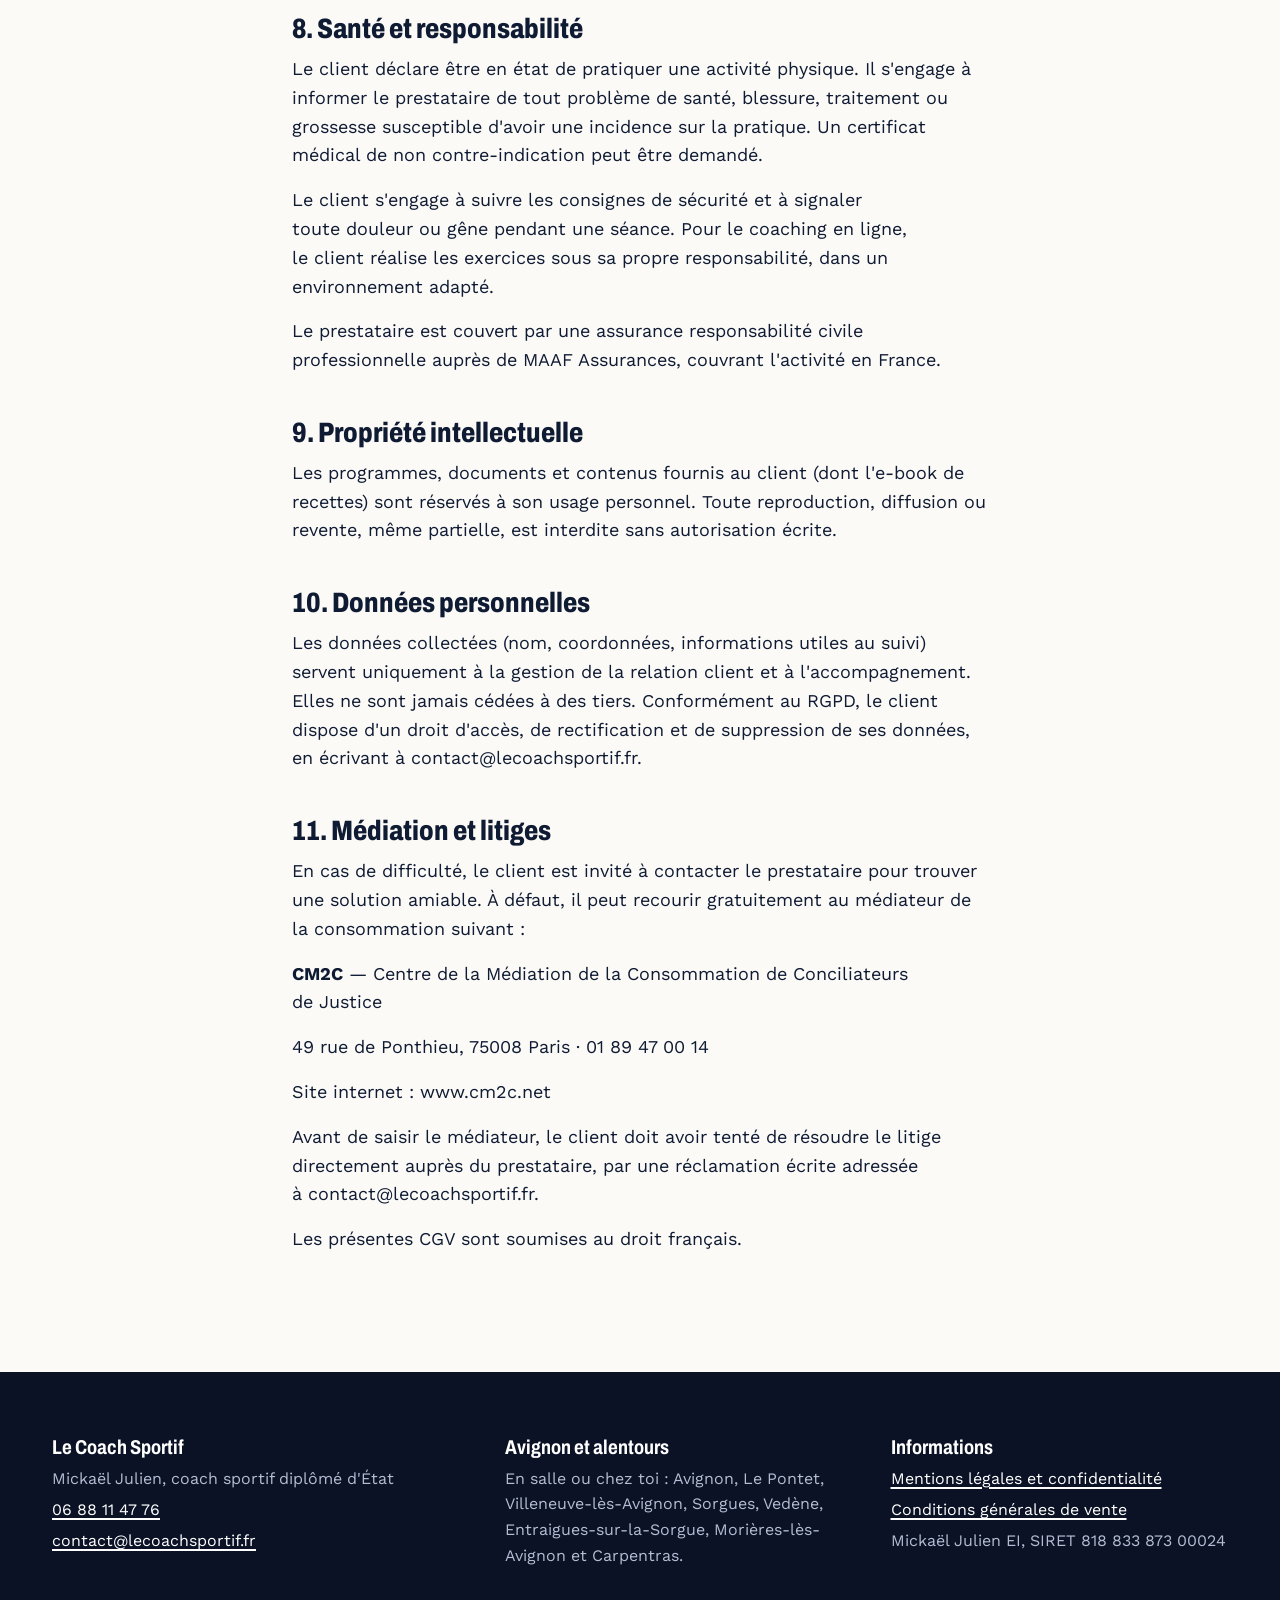
==== commit 3e97ddeb: "Mentions légales alignées, agenda au clic, notes pour Mickaël, tarifs sans répétition, volet « En sa" ====
--- a/cgv/index.html
+++ b/cgv/index.html
@@ -19,7 +19,7 @@
 </head>
 <body>
 
-<p class="draft">Maquette de travail. Le site officiel est <a href="https://lecoachsportif.fr/">lecoachsportif.fr</a></p>
+<p class="draft">Maquette de travail. Mickaël, deux questions t'attendent <a href="../#pour-mickael">en bas de page</a>.</p>
 
 <header class="nav">
   <div class="nav-bar">
--- a/site.css
+++ b/site.css
@@ -115,7 +115,7 @@
 .where{ display: block; font-family: var(--body); font-stretch: normal; font-weight: 600; font-size: 1.1875rem; line-height: 1.4; margin-bottom: 1.25rem; color: var(--accent); }
 .hero .lead{ margin: 1.75rem 0; max-width: 38rem; }
 .hero-actions{ display: flex; flex-wrap: wrap; align-items: center; gap: 0.75rem 1.5rem; }
-.about{ margin-top: 1.5rem; max-width: 38rem; }
+.about{ margin: -0.5rem 0 1.75rem; max-width: 38rem; }
 .about p{ margin: 1rem 0 0; }
 /* Le portrait occupe toute la hauteur de la bande, sans cadre ; sa largeur reste sous celle du fichier pour qu'il soit net */
 .hero-photo{ grid-area: photo; margin: 0; position: relative; overflow: hidden; }
@@ -148,6 +148,11 @@
 .ticks li{ display: flex; gap: 0.75rem; align-items: start; }
 .ticks .ico{ margin-top: 0.15rem; }
 .offer .btn{ margin-top: 1.5rem; justify-self: start; }
+/* Ce qui est commun aux deux formules, dit une seule fois sous les panneaux */
+.both{ margin-top: 1.5rem; background: var(--panel); border-radius: var(--r); padding: 1.5rem clamp(1.5rem, 3vw, 2.5rem); display: grid; grid-template-columns: auto 1fr; gap: 1rem clamp(2rem, 4vw, 4rem); align-items: center; }
+.both h3{ margin: 0; }
+.both ul{ margin: 0; padding: 0; list-style: none; display: flex; flex-wrap: wrap; gap: 0.6rem 2.5rem; }
+.both li{ display: flex; gap: 0.75rem; align-items: start; }
 
 /* Détail d'une formule et réponses aux questions : le contenu se déplie sur place */
 .more summary{ list-style: none; cursor: pointer; font-weight: 600; display: inline-flex; align-items: center; gap: 0.5rem; text-decoration: underline; text-decoration-thickness: 2px; text-underline-offset: 0.2em; }
@@ -183,7 +188,8 @@
 #reserver{ position: relative; }
 .peek{ position: absolute; bottom: 100%; right: max(1.25rem, calc(50% - 36.75rem)); width: 6.5rem; height: 4.1rem; overflow: hidden; }
 .peek img{ width: 100%; }
-.slots p{ max-width: 22rem; margin: 0 auto; }
+.slots-ask{ display: grid; gap: 1.25rem; justify-items: center; }
+.slots p{ max-width: 26rem; margin: 0 auto; font-size: 1rem; }
 .callback{ display: grid; gap: 1rem; }
 .callback label, .ebook label{ display: grid; gap: 0.3rem; font-weight: 500; }
 .field{ font: inherit; color: #0F1A33; background: #fff; border: 0; border-radius: var(--r); padding: 0.8rem 1rem; width: 100%; }
@@ -216,6 +222,16 @@
 .ebook .field{ background: var(--tint); color: var(--ink); }
 .ebook .btn{ justify-self: start; }
 
+/* Notes de travail pour Mickaël, présentes sur la maquette seulement */
+.memo-grid{ display: grid; grid-template-columns: 1fr 1fr; gap: 3rem clamp(2rem, 6vw, 6rem); align-items: start; }
+.memo h3{ margin-bottom: 1rem; }
+.memo h3:not(:first-child){ margin-top: 2.5rem; }
+.asks, .changes{ margin: 0; padding: 0; list-style: none; display: grid; gap: 1rem; }
+.asks{ counter-reset: ask; }
+.asks li{ counter-increment: ask; background: var(--panel); border-radius: var(--r); padding: 1.5rem; }
+.asks strong, .changes strong{ display: block; }
+.asks strong::before{ content: counter(ask) ". "; color: var(--accent); }
+
 /* Pied de page */
 .foot{ padding-block: 4rem 6rem; font-size: 1rem; }
 .foot .wrap{ display: grid; grid-template-columns: 1.2fr 1fr 1fr; gap: 2rem 3rem; }
@@ -247,7 +263,7 @@
   .hero-head{ padding-top: 2rem; }
   .hero-photo{ margin: 1.75rem -1.25rem; height: min(75vw, 24rem); }
   .hero .lead{ margin-top: 0; }
-  .voices, .start, .booking, .faq, .free, .ebook, .free-first{ grid-template-columns: 1fr; }
+  .voices, .start, .booking, .faq, .free, .ebook, .free-first, .memo-grid, .both{ grid-template-columns: 1fr; }
   .offers{ grid-template-columns: 1fr; grid-template-rows: none; gap: 1.5rem; }
   .offer{ grid-template-rows: none; grid-row: auto; }
   .steps{ grid-template-columns: 1fr; }
@@ -272,14 +288,15 @@
   @keyframes rise{ from{ opacity: 0; transform: translateY(2rem); } }
   @keyframes peek{ from{ transform: translateY(100%); } }
   @keyframes settle{ from{ opacity: 0; transform: scale(1.06); } }
-  .hero .where, .hero .line, .hero .lead, .hero-actions{ animation: rise 0.8s cubic-bezier(0.2, 0.7, 0.2, 1) both; }
+  .hero .where, .hero .line, .hero .lead, .about, .hero-actions{ animation: rise 0.8s cubic-bezier(0.2, 0.7, 0.2, 1) both; }
   .hero .line:nth-of-type(2){ animation-delay: 0.08s; }
   .hero .line:nth-of-type(3){ animation-delay: 0.16s; }
   .hero .lead{ animation-delay: 0.28s; }
-  .hero-actions{ animation-delay: 0.38s; }
+  .about{ animation-delay: 0.34s; }
+  .hero-actions{ animation-delay: 0.42s; }
   .hero-photo img{ animation: settle 1.2s cubic-bezier(0.2, 0.7, 0.2, 1) both; }
   @supports (animation-timeline: view()){
-    .voice, .band h2, .intro .lead, .free-first, .offer, .steps li, .start figure, .booking > *, .faq-list, .free a, .ebook{
+    .voice, .band h2, .intro .lead, .free-first, .offer, .both, .steps li, .start figure, .booking > *, .faq-list, .free a, .ebook{
       animation: rise linear both; animation-timeline: view(); animation-range: entry 0% entry 45%;
     }
     .peek img{ animation: peek linear both; animation-timeline: view(); animation-range: entry 20% cover 35%; }
